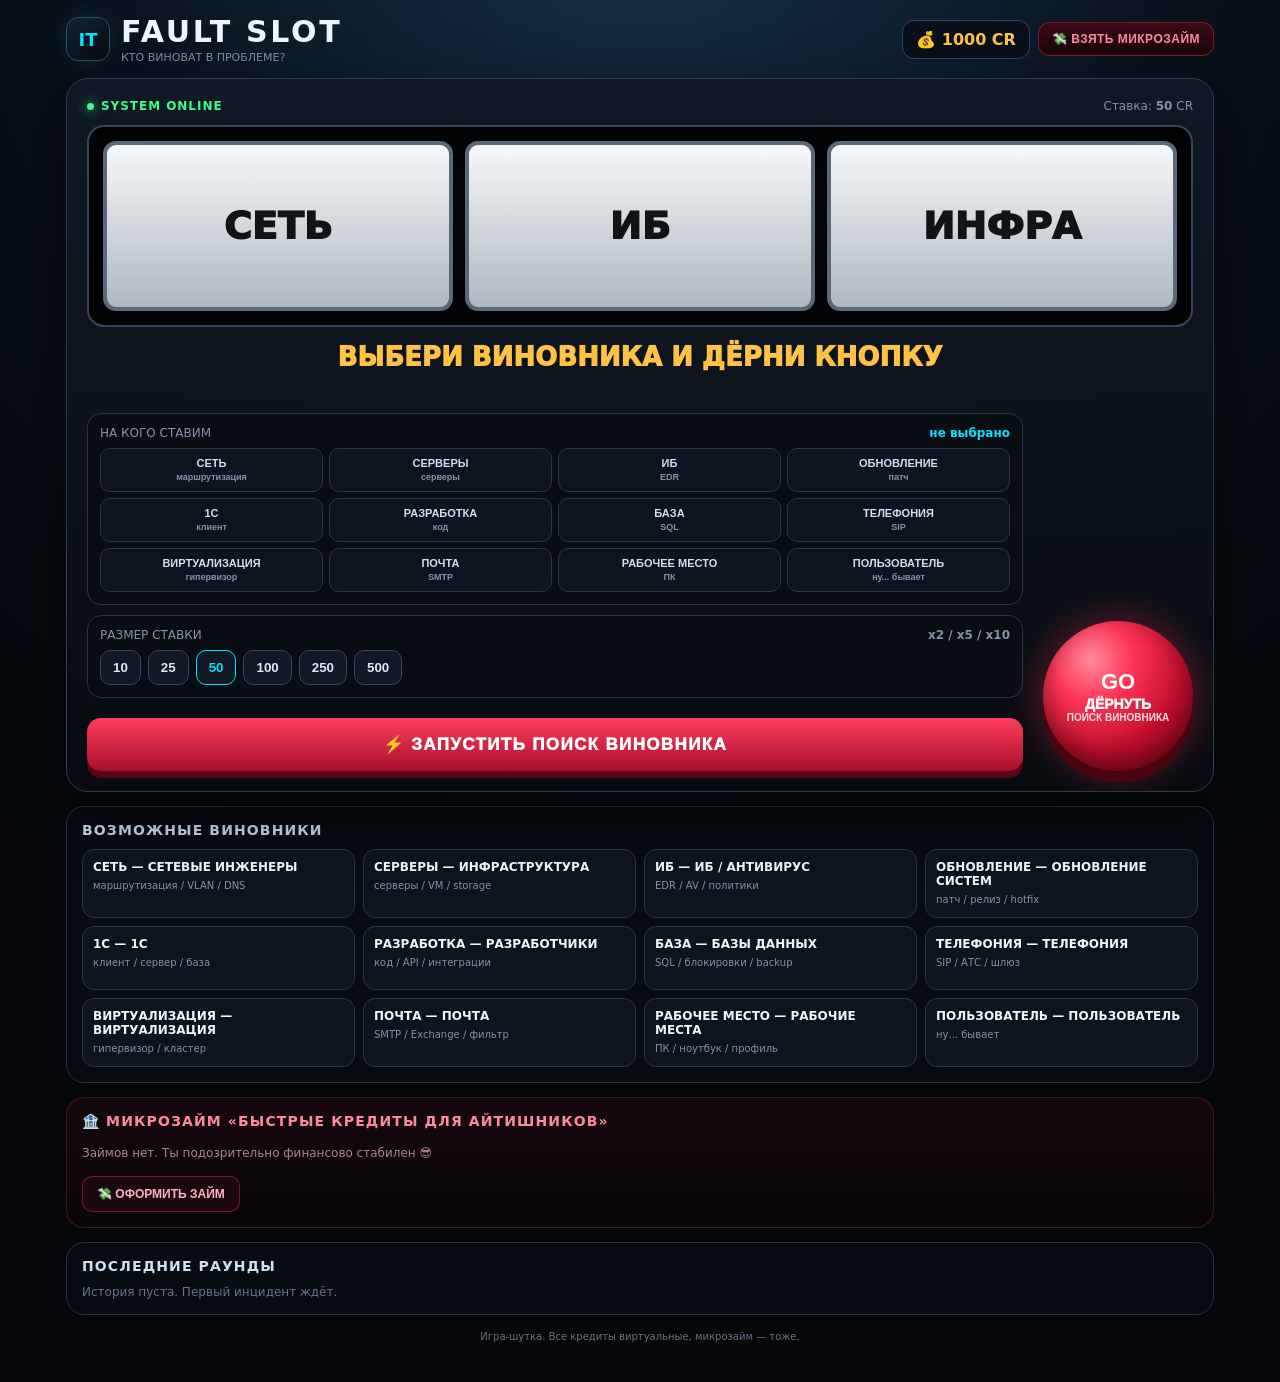
==== IT-SLOT.html @ e755f06e "Add files via upload" ====
<!doctype html>
<html lang="ru">
<head>
<meta charset="utf-8">
<meta name="viewport" content="width=device-width,initial-scale=1,viewport-fit=cover">
<meta name="theme-color" content="#06080d">
<title>IT FAULT SLOT</title>
<style>
:root{--line:#263548;--text:#eef6ff;--muted:#8392a8;--cyan:#00e5ff;--green:#39ff88;--red:#ff3158;--amber:#ffc247}
*{box-sizing:border-box;-webkit-tap-highlight-color:transparent}
html,body{margin:0;min-height:100%;background:radial-gradient(circle at 50% -10%,#17334b 0,#09111b 34%,#05070b 72%);color:var(--text);font-family:Inter,system-ui,-apple-system,Segoe UI,Roboto,Arial,sans-serif}
body{overflow-x:hidden}
.app{width:min(1180px,100%);margin:auto;padding:14px 16px 40px}
.top{display:flex;align-items:center;justify-content:space-between;gap:12px;margin-bottom:14px;flex-wrap:wrap}
.brand{display:flex;align-items:center;gap:11px}
.logo{width:44px;height:44px;border:1px solid #35516a;border-radius:12px;display:grid;place-items:center;background:linear-gradient(145deg,#142331,#070a0f);box-shadow:0 0 24px #00e5ff1c}
.logo b{color:var(--cyan);font-size:18px}
.title{font-weight:900;letter-spacing:.09em;font-size:clamp(18px,4vw,30px)}
.sub{font-size:11px;color:var(--muted);margin-top:2px}
.top-right{display:flex;align-items:center;gap:8px;flex-wrap:wrap}
.credits{padding:9px 13px;border:1px solid #33465d;border-radius:12px;background:#09101a;font-weight:800;color:var(--amber);white-space:nowrap}
.loan-btn{padding:9px 13px;border:1px solid #ff315866;border-radius:12px;background:linear-gradient(180deg,#3a0b18,#1a0509);color:#ff8a9c;font-weight:900;cursor:pointer;letter-spacing:.04em;font-size:12px;white-space:nowrap}
.loan-btn:hover{background:linear-gradient(180deg,#5a0f22,#2a060e);color:#ffb3c0}
.loan-btn:disabled{opacity:.5;cursor:default}
.hero{position:relative;overflow:hidden;border:1px solid #2b3d52;border-radius:22px;background:linear-gradient(180deg,#101925e8,#080c12e8);box-shadow:0 22px 60px #0008;padding:20px}
.status{position:relative;display:flex;justify-content:space-between;gap:12px;align-items:center;color:var(--muted);font-size:12px;margin-bottom:12px}
.live{color:var(--green);font-weight:900;letter-spacing:.08em}
.live:before{content:"";display:inline-block;width:7px;height:7px;border-radius:50%;background:var(--green);box-shadow:0 0 12px var(--green);margin-right:7px;animation:pulse 1s infinite}
@keyframes pulse{50%{opacity:.35;transform:scale(.65)}}
.reels{position:relative;display:grid;grid-template-columns:repeat(3,1fr);gap:12px;background:#020407;padding:14px;border:2px solid #34475e;border-radius:17px;box-shadow:inset 0 0 35px #000}
.reel{height:170px;display:grid;place-items:center;overflow:hidden;border:4px solid #59697a;border-radius:13px;background:linear-gradient(180deg,#f6f8fa,#aeb8c1);color:#101318;position:relative}
.reel span{font-size:clamp(22px,4vw,38px);font-weight:1000;text-align:center;padding:10px;word-break:break-word}
.reel.spin{animation:reelshake .07s linear infinite}
@keyframes reelshake{50%{transform:translateY(5px)}}
.result{position:relative;text-align:center;min-height:56px;margin:14px 0 2px;font-size:clamp(16px,3.6vw,26px);font-weight:1000;color:var(--amber);line-height:1.3}
.result.win{color:var(--green)}
.result .sub2{display:block;font-size:.55em;opacity:.85;margin-top:4px;font-weight:800;color:var(--muted)}
.controls{display:grid;grid-template-columns:1fr auto;gap:20px;align-items:end;margin-top:16px}
.pickbox,.betbox{border:1px solid var(--line);border-radius:14px;background:#080d14;padding:12px;margin-bottom:10px}
.pickhead,.bethead{display:flex;justify-content:space-between;color:var(--muted);font-size:12px;margin-bottom:8px}
.pickhead b{color:var(--cyan)}
.picks{display:grid;grid-template-columns:repeat(4,1fr);gap:6px}
.pick{border:1px solid #26374a;border-radius:10px;padding:8px 6px;background:#0d141e;color:#cfe0f1;font-weight:800;font-size:11px;cursor:pointer;text-align:center;line-height:1.2}
.pick small{display:block;color:var(--muted);font-weight:600;font-size:9px;margin-top:2px}
.pick.active{border-color:var(--red);background:#1a0c12;color:#fff}
.pick:disabled{opacity:.5;cursor:default}
.bets{display:flex;gap:7px;flex-wrap:wrap}
.bet{border:1px solid #34485f;background:#101925;color:#dce8f5;border-radius:10px;padding:9px 12px;font-weight:800;cursor:pointer}
.bet.active{border-color:var(--cyan);color:var(--cyan)}
.bet:disabled{opacity:.55;cursor:default}
.bigbutton{margin-top:10px;width:100%;border:0;border-radius:14px;padding:16px 20px;background:linear-gradient(180deg,#ff3d5d,#a90e2d);color:white;font-weight:1000;letter-spacing:.08em;font-size:17px;box-shadow:0 7px 0 #570616;cursor:pointer}
.bigbutton:active{transform:translateY(5px);box-shadow:0 2px 0 #570616}
.bigbutton:disabled{filter:grayscale(.6);opacity:.65}
.action-area{display:flex;align-items:center;justify-content:center}
.redlever{width:150px;height:150px;border-radius:50%;border:0;padding:0;cursor:pointer;background:radial-gradient(circle at 32% 26%,#ff8a9c 0%,#ff3355 28%,#c00d2c 62%,#7a0718 100%);color:#fff;font-weight:1000;display:flex;flex-direction:column;align-items:center;justify-content:center;text-align:center;line-height:1.15;font-size:14px;box-shadow:0 12px 0 #4a0410,0 0 40px #ff315866,inset 0 -10px 24px #00000066;text-transform:uppercase}
.redlever b{display:block;font-size:22px;margin-bottom:2px}
.redlever small{font-size:10px;opacity:.85;font-weight:800}
.redlever:active,.redlever.pulled{transform:translateY(9px);box-shadow:0 3px 0 #4a0410}
.redlever:disabled{filter:grayscale(.5);cursor:default}
.panel{margin-top:14px;border:1px solid var(--line);border-radius:18px;background:#080d14cc;padding:15px}
.panel h2{font-size:14px;letter-spacing:.08em;margin:0 0 11px;color:#cfe0f1}
.cats{display:grid;grid-template-columns:repeat(4,1fr);gap:8px}
.cat{border:1px solid #26374a;border-radius:12px;padding:10px;background:#0d141e;min-height:64px}
.cat b{display:block;font-size:12px}
.cat small{color:var(--muted);font-size:10px}
.history{display:flex;flex-direction:column;gap:7px}
.row{display:grid;grid-template-columns:1fr auto auto;gap:10px;align-items:center;border:1px solid #1d2a39;border-radius:10px;padding:9px 11px;background:#0b1119;font-size:12px}
.row span{color:var(--muted)}
.tag{color:var(--amber);font-weight:900}
.tag.win{color:var(--green)}
.tag.lose{color:var(--red)}
.footer{color:#647388;text-align:center;font-size:10px;margin-top:16px}
.loan-panel{border-color:#ff315844;background:linear-gradient(180deg,#1a0a10cc,#0a0508cc)}
.loan-panel h2{color:#ff8a9c}
.loan-grid{display:grid;grid-template-columns:repeat(4,1fr);gap:10px;margin-bottom:12px}
.loan-cell{border:1px solid #ff315833;border-radius:12px;padding:10px;background:#0d070acc}
.loan-cell small{display:block;color:#b4808c;font-size:10px;letter-spacing:.06em;margin-bottom:4px;text-transform:uppercase}
.loan-cell b{display:block;font-size:16px;color:#ffb3c0;font-weight:1000}
.loan-cell b.green{color:var(--green)}
.loan-cell b.amber{color:var(--amber)}
.loan-cell b.red{color:var(--red)}
.loan-actions{display:flex;gap:8px;flex-wrap:wrap}
.loan-act{border:1px solid #ff315866;border-radius:10px;padding:10px 14px;background:#1a0a10;color:#ffb3c0;font-weight:900;cursor:pointer;font-size:12px}
.loan-act:disabled{opacity:.5;cursor:default}
.loan-act.ghost{border-color:#33465d;background:#0d141e;color:#a9b8c9}
.loan-empty{color:#b4808c;font-size:12px;padding:6px 0}
@media(max-width:720px){
  .reel{height:125px;border-width:3px}
  .controls{grid-template-columns:1fr}
  .action-area{order:2}
  .redlever{width:130px;height:130px;margin:0 auto}
  .picks{grid-template-columns:repeat(3,1fr)}
  .cats{grid-template-columns:repeat(2,1fr)}
  .row{grid-template-columns:1fr auto}.row .time{display:none}
  .loan-grid{grid-template-columns:repeat(2,1fr)}
}
</style>
</head>
<body>
<div class="app">
  <header class="top">
    <div class="brand">
      <div class="logo"><b>IT</b></div>
      <div><div class="title">FAULT SLOT</div><div class="sub">КТО ВИНОВАТ В ПРОБЛЕМЕ?</div></div>
    </div>
    <div class="top-right">
      <div class="credits">💰 <span id="bank">1000</span> CR</div>
      <button class="loan-btn" id="loanBtn" type="button">💸 ВЗЯТЬ МИКРОЗАЙМ</button>
    </div>
  </header>

  <main class="hero">
    <div class="status"><span class="live">SYSTEM ONLINE</span><span>Ставка: <b id="betLabel">50</b> CR</span></div>

    <div class="reels">
      <div class="reel" id="r1"><span>СЕТЬ</span></div>
      <div class="reel" id="r2"><span>ИБ</span></div>
      <div class="reel" id="r3"><span>ИНФРА</span></div>
    </div>

    <div class="result" id="result">ВЫБЕРИ ВИНОВНИКА И ДЁРНИ КНОПКУ</div>

    <div class="controls">
      <div>
        <div class="pickbox">
          <div class="pickhead"><span>НА КОГО СТАВИМ</span><b id="pickLabel">не выбрано</b></div>
          <div class="picks" id="picks"></div>
        </div>

        <div class="betbox">
          <div class="bethead"><span>РАЗМЕР СТАВКИ</span><b>x2 / x5 / x10</b></div>
          <div class="bets">
            <button class="bet" data-bet="10">10</button>
            <button class="bet" data-bet="25">25</button>
            <button class="bet active" data-bet="50">50</button>
            <button class="bet" data-bet="100">100</button>
            <button class="bet" data-bet="250">250</button>
            <button class="bet" data-bet="500">500</button>
          </div>
        </div>

        <button class="bigbutton" id="spinBtn" type="button">⚡ ЗАПУСТИТЬ ПОИСК ВИНОВНИКА</button>
      </div>

      <div class="action-area">
        <button class="redlever" id="redLever" type="button">
          <b>GO</b>
          <span>ДЁРНУТЬ</span>
          <small>ПОИСК ВИНОВНИКА</small>
        </button>
      </div>
    </div>
  </main>

  <section class="panel">
    <h2>ВОЗМОЖНЫЕ ВИНОВНИКИ</h2>
    <div class="cats" id="cats"></div>
  </section>

  <section class="panel loan-panel">
    <h2>🏦 МИКРОЗАЙМ «БЫСТРЫЕ КРЕДИТЫ ДЛЯ АЙТИШНИКОВ»</h2>
    <div id="loanBody"></div>
  </section>

  <section class="panel">
    <h2>ПОСЛЕДНИЕ РАУНДЫ</h2>
    <div class="history" id="history"></div>
  </section>

  <div class="footer">Игра-шутка. Все кредиты виртуальные, микрозайм — тоже.</div>
</div>

<script>
(function(){
  "use strict";

  // ---------- данные ----------
  var departments = [
    {name:"СЕТЕВЫЕ ИНЖЕНЕРЫ", short:"СЕТЬ",         desc:"маршрутизация / VLAN / DNS"},
    {name:"ИНФРАСТРУКТУРА",   short:"СЕРВЕРЫ",        desc:"серверы / VM / storage"},
    {name:"ИБ / АНТИВИРУС",   short:"ИБ",           desc:"EDR / AV / политики"},
    {name:"ОБНОВЛЕНИЕ СИСТЕМ",short:"ОБНОВЛЕНИЕ",   desc:"патч / релиз / hotfix"},
    {name:"1С",               short:"1С",           desc:"клиент / сервер / база"},
    {name:"РАЗРАБОТЧИКИ",     short:"РАЗРАБОТКА",   desc:"код / API / интеграции"},
    {name:"БАЗЫ ДАННЫХ",      short:"БАЗА",         desc:"SQL / блокировки / backup"},
    {name:"ТЕЛЕФОНИЯ",        short:"ТЕЛЕФОНИЯ",    desc:"SIP / АТС / шлюз"},
    {name:"ВИРТУАЛИЗАЦИЯ",    short:"ВИРТУАЛИЗАЦИЯ",desc:"гипервизор / кластер"},
    {name:"ПОЧТА",            short:"ПОЧТА",        desc:"SMTP / Exchange / фильтр"},
    {name:"РАБОЧИЕ МЕСТА",    short:"РАБОЧЕЕ МЕСТО",desc:"ПК / ноутбук / профиль"},
    {name:"ПОЛЬЗОВАТЕЛЬ",     short:"ПОЛЬЗОВАТЕЛЬ", desc:"ну... бывает"}
  ];

  function $(id){ return document.getElementById(id); }
  function fmt(n){ try{ return Number(n).toLocaleString("ru-RU"); }catch(e){ return String(n); } }
  function sleep(ms){ return new Promise(function(r){ setTimeout(r, ms); }); }
  function randDept(){ return departments[Math.floor(Math.random()*departments.length)]; }
  function setReel(el, d){ el.querySelector("span").textContent = d.short; }

  var bet = 50;
  var spinning = false;
  var selectedDept = null;

  // ---------- состояние ----------
  var bank = 1000;
  try {
    var savedBank = Number(localStorage.getItem("faultBank"));
    if (!isNaN(savedBank) && savedBank > 0) bank = savedBank;
  } catch(e){}
  $("bank").textContent = bank;

  var loan = null;
  try {
    var raw = localStorage.getItem("faultLoan");
    loan = raw ? JSON.parse(raw) : null;
  } catch(e){ loan = null; }

  function persistBank(){ try{ localStorage.setItem("faultBank", bank); }catch(e){} }
  function persistLoan(){
    try{
      if (loan) localStorage.setItem("faultLoan", JSON.stringify(loan));
      else localStorage.removeItem("faultLoan");
    }catch(e){}
  }

  // ---------- отделы ----------
  $("cats").innerHTML = departments.map(function(d){
    return '<div class="cat"><b>' + d.short + ' — ' + d.name + '</b><small>' + d.desc + '</small></div>';
  }).join("");

  // ---------- плитки выбора ----------
  (function renderPicks(){
    var box = $("picks");
    box.innerHTML = "";
    departments.forEach(function(d, i){
      var b = document.createElement("button");
      b.type = "button";
      b.className = "pick";
      b.innerHTML = d.short + '<small>' + d.desc.split(" / ")[0] + '</small>';
      b.addEventListener("click", function(){
        if (spinning) return;
        var all = box.querySelectorAll(".pick");
        for (var k=0;k<all.length;k++) all[k].classList.remove("active");
        b.classList.add("active");
        selectedDept = d;
        $("pickLabel").textContent = d.short;
      });
      box.appendChild(b);
    });
  })();

  // ---------- ставки ----------
  (function(){
    var bets = document.querySelectorAll(".bet");
    for (var i=0;i<bets.length;i++){
      bets[i].addEventListener("click", function(){
        if (spinning) return;
        var all = document.querySelectorAll(".bet");
        for (var k=0;k<all.length;k++) all[k].classList.remove("active");
        this.classList.add("active");
        bet = Number(this.getAttribute("data-bet"));
        $("betLabel").textContent = bet;
      });
    }
  })();

  // ---------- история ----------
  function saveHistory(entry){
    try{
      var old = JSON.parse(localStorage.getItem("faultHistory") || "[]");
      if (!Array.isArray(old)) old = [];
      old.unshift(entry);
      localStorage.setItem("faultHistory", JSON.stringify(old.slice(0,12)));
    }catch(e){}
    renderHistory();
  }
  function renderHistory(){
    var h = [];
    try { h = JSON.parse(localStorage.getItem("faultHistory") || "[]"); } catch(e){ h = []; }
    if (!Array.isArray(h) || !h.length){
      $("history").innerHTML = '<div style="color:#65758a;font-size:12px">История пуста. Первый инцидент ждёт.</div>';
      return;
    }
    var html = "";
    for (var i=0;i<h.length;i++){
      var x = h[i] || {};
      var reels = Array.isArray(x.reels) ? x.reels : (x.dept ? [x.dept] : ["—"]);
      var pick  = x.pick || x.dept || "—";
      var won   = !!x.won;
      var betV  = Number(x.bet) || 0;
      var amtV  = Number(x.amount) || 0;
      var time  = x.time || "";
      html += '<div class="row">'
            +   '<b>' + reels.join(" • ") + '</b>'
            +   '<span class="tag ' + (won ? "win" : "lose") + '">'
            +     (won ? "+" + amtV : "−" + betV) + ' CR</span>'
            +   '<span class="time">ставка: ' + pick + (time ? " • " + time : "") + '</span>'
            + '</div>';
    }
    $("history").innerHTML = html;
  }
  renderHistory();

  // ---------- микрозайм ----------
  var LOAN_AMOUNTS = [500, 1000, 2000, 5000];

  function renderLoan(){
    var box = $("loanBody");
    if (!loan){
      box.innerHTML =
        '<div class="loan-empty">Займов нет. Ты подозрительно финансово стабилен 😎</div>' +
        '<div class="loan-actions" style="margin-top:10px">' +
          '<button class="loan-act" id="takeLoanInline" type="button">💸 ОФОРМИТЬ ЗАЙМ</button>' +
        '</div>';
      var btn = $("takeLoanInline");
      if (btn) btn.addEventListener("click", takeLoan);
      return;
    }

    var years = loan.years;
    var yearsLabel = years > 1000 ? "∞ (пожизненно)" : (years + " лет");
    var rate = loan.rate;
    var mood = "🙂", moodColor = "green", moodText = "Терпимо";
    if (rate >= 60){ mood = "😐"; moodColor = "amber"; moodText = "Грустно"; }
    if (rate >= 75){ mood = "😰"; moodColor = "red";   moodText = "Очень больно"; }
    if (rate >= 85){ mood = "💀"; moodColor = "red";   moodText = "Ты наш навсегда"; }

    box.innerHTML =
      '<div class="loan-grid">' +
        '<div class="loan-cell"><small>Долг</small><b class="red">' + fmt(loan.amount) + ' CR</b></div>' +
        '<div class="loan-cell"><small>Ставка</small><b class="amber">' + rate + '%</b></div>' +
        '<div class="loan-cell"><small>Выплачивать</small><b>' + yearsLabel + '</b></div>' +
        '<div class="loan-cell"><small>Настроение</small><b class="' + moodColor + '">' + mood + ' ' + moodText + '</b></div>' +
      '</div>' +
      '<div class="loan-actions">' +
        '<button class="loan-act" id="repayBtn" type="button"' + (bank < 500 ? ' disabled' : '') + '>💳 ПОГАСИТЬ 500 CR</button>' +
        '<button class="loan-act ghost" id="resetBtn" type="button">🧹 СБРОСИТЬ ВСЁ</button>' +
      '</div>';

    var repay = $("repayBtn");
    if (repay) repay.addEventListener("click", function(){
      if (bank < 500) return;
      bank -= 500;
      $("bank").textContent = bank;
      persistBank();

      var ratio = loan.amount > 0 ? (loan.amount - 500) / loan.amount : 0;
      loan.amount = Math.max(0, loan.amount - 500);
      loan.years  = Math.max(1, Math.round(loan.years * ratio));

      if (loan.amount <= 0){
        loan = null;
        persistLoan();
        $("result").textContent = "🏦 ЗАЙМ ПОГАШЕН. ТЫ СВОБОДЕН!";
      } else {
        persistLoan();
      }
      renderLoan();
    });

    var reset = $("resetBtn");
    if (reset) reset.addEventListener("click", function(){
      loan = null; persistLoan();
      bank = 1000; $("bank").textContent = bank; persistBank();
      renderLoan();
      $("result").textContent = "🧹 ВСЁ ОБНУЛЕНО. НАЧИНАЕМ С ЧИСТОГО ЛИСТА.";
    });
  }

  function takeLoan(){
    if (spinning) return;
    var amount = LOAN_AMOUNTS[Math.floor(Math.random()*LOAN_AMOUNTS.length)];
    var rate = 40 + Math.floor(Math.random()*51); // 40..90
    var years = Math.round((amount/100) * (rate/40) * 3);
    if (years < 1) years = 1;
    if (years > 9999) years = 9999;

    if (loan){
      loan.amount += amount;
      loan.rate = Math.max(loan.rate, rate);
      loan.years = loan.years + years;
    } else {
      loan = { amount: amount, rate: rate, years: years };
    }

    bank += amount;
    $("bank").textContent = bank;
    persistBank(); persistLoan(); renderLoan();

    $("result").innerHTML =
      '💸 ЗАЙМ ОФОРМЛЕН: +' + fmt(amount) + ' CR' +
      '<span class="sub2">Ставка ' + rate + '% • выплачивать примерно ' + years + ' лет</span>';
    burst();
  }

  $("loanBtn").addEventListener("click", takeLoan);
  renderLoan();

  // ---------- эффекты ----------
  function burst(){
    var p = document.createElement("div");
    p.style.cssText = "position:fixed;inset:0;pointer-events:none;z-index:9;overflow:hidden";
    document.body.appendChild(p);
    for (var i=0;i<40;i++){
      var e = document.createElement("i");
      var size = 5 + Math.random()*6;
      e.style.cssText = "position:absolute;width:"+size+"px;height:"+size+"px;border-radius:50%;background:#00e5ff;left:"+(20+Math.random()*60)+"%;top:"+(-10+Math.random()*25)+"%;animation:fall 1.2s ease-out forwards";
      e.style.setProperty("--x", (Math.random()*260-130)+"px");
      e.style.animationDelay = (Math.random()*0.25)+"s";
      p.appendChild(e);
    }
    setTimeout(function(){ p.remove(); }, 1600);
  }

  // стиль для частиц
  var styleEl = document.createElement("style");
  styleEl.textContent = "@keyframes fall{to{transform:translate(var(--x),100vh) rotate(600deg);opacity:0}}";
  document.head.appendChild(styleEl);

  // ---------- спин ----------
  async function spin(){
    if (spinning) return;
    if (!selectedDept){
      $("result").textContent = "СНАЧАЛА ВЫБЕРИ ВИНОВНИКА";
      return;
    }
    if (bank < bet){
      $("result").innerHTML = "НЕДОСТАТОЧНО КРЕДИТОВ<span class='sub2'>Возьми микрозайм 💸 — потом разберёшься</span>";
      return;
    }

    spinning = true;
    $("spinBtn").disabled = true;
    $("redLever").classList.add("pulled");
    $("redLever").disabled = true;
    $("loanBtn").disabled = true;

    var picks = document.querySelectorAll(".pick");
    for (var i=0;i<picks.length;i++) picks[i].disabled = true;
    var betBtns = document.querySelectorAll(".bet");
    for (var j=0;j<betBtns.length;j++) betBtns[j].disabled = true;

    bank -= bet;
    $("bank").textContent = bank;
    persistBank();

    $("result").classList.remove("win");
    $("result").textContent = "АНАЛИЗ ИНЦИДЕНТА...";

    var reels = [$("r1"), $("r2"), $("r3")];
    for (var k=0;k<reels.length;k++) reels[k].classList.add("spin");

    var finalA = randDept(), finalB = randDept(), finalC = randDept();

    var ticker = setInterval(function(){
      for (var t=0;t<reels.length;t++) setReel(reels[t], randDept());
    }, 75);

    await sleep(1150);
    setReel(reels[0], finalA); reels[0].classList.remove("spin");

    await sleep(600);
    setReel(reels[1], finalB); reels[1].classList.remove("spin");

    await sleep(700);
    setReel(reels[2], finalC); reels[2].classList.remove("spin");
    clearInterval(ticker);

    var names = [finalA.name, finalB.name, finalC.name];
    var multiplier = 2;
    if (names[0] === names[1] && names[1] === names[2]) multiplier = 10;
    else if (names[0] === names[1] || names[1] === names[2] || names[0] === names[2]) multiplier = 5;

    var won = names.indexOf(selectedDept.name) !== -1;
    var payout = won ? bet * multiplier : 0;

    if (won){
      bank += payout;
      $("bank").textContent = bank;
      persistBank();
    }

    var reelsText = [finalA.short, finalB.short, finalC.short];

    if (won){
      $("result").innerHTML =
        '🎯 УГАДАЛ! +' + payout + ' CR (x' + multiplier + ')' +
        '<span class="sub2">Выпало: ' + reelsText.join(" • ") + ' • твоя ставка: ' + selectedDept.short + '</span>';
    } else {
      $("result").innerHTML =
        '❌ МИМО. ВИНОВАТ: ' + finalA.short +
        '<span class="sub2">Выпало: ' + reelsText.join(" • ") + ' • ставка сгорела</span>';
    }
    $("result").classList.toggle("win", won);

    saveHistory({
      reels: reelsText,
      pick: selectedDept.short,
      bet: bet,
      won: won,
      amount: payout,
      time: new Date().toLocaleTimeString("ru-RU", {hour:"2-digit",minute:"2-digit",second:"2-digit"})
    });

    if (won) burst();

    await sleep(750);

    $("redLever").classList.remove("pulled");
    $("redLever").disabled = false;
    $("spinBtn").disabled = false;
    $("loanBtn").disabled = false;
    for (var m=0;m<picks.length;m++) picks[m].disabled = false;
    for (var n=0;n<betBtns.length;n++) betBtns[n].disabled = false;
    spinning = false;
  }

  $("spinBtn").addEventListener("click", function(e){ e.preventDefault(); spin(); });
  $("redLever").addEventListener("click", function(e){ e.preventDefault(); spin(); });
  document.addEventListener("keydown", function(e){
    if (e.code === "Space" && !e.repeat){
      var tag = (e.target && e.target.tagName) || "";
      if (tag === "INPUT" || tag === "TEXTAREA") return;
      e.preventDefault();
      spin();
    }
  });

  // сигнал что всё ок
  console.log("[Fault Slot] OK, игра инициализирована");
})();
</script>
</body>
</html>
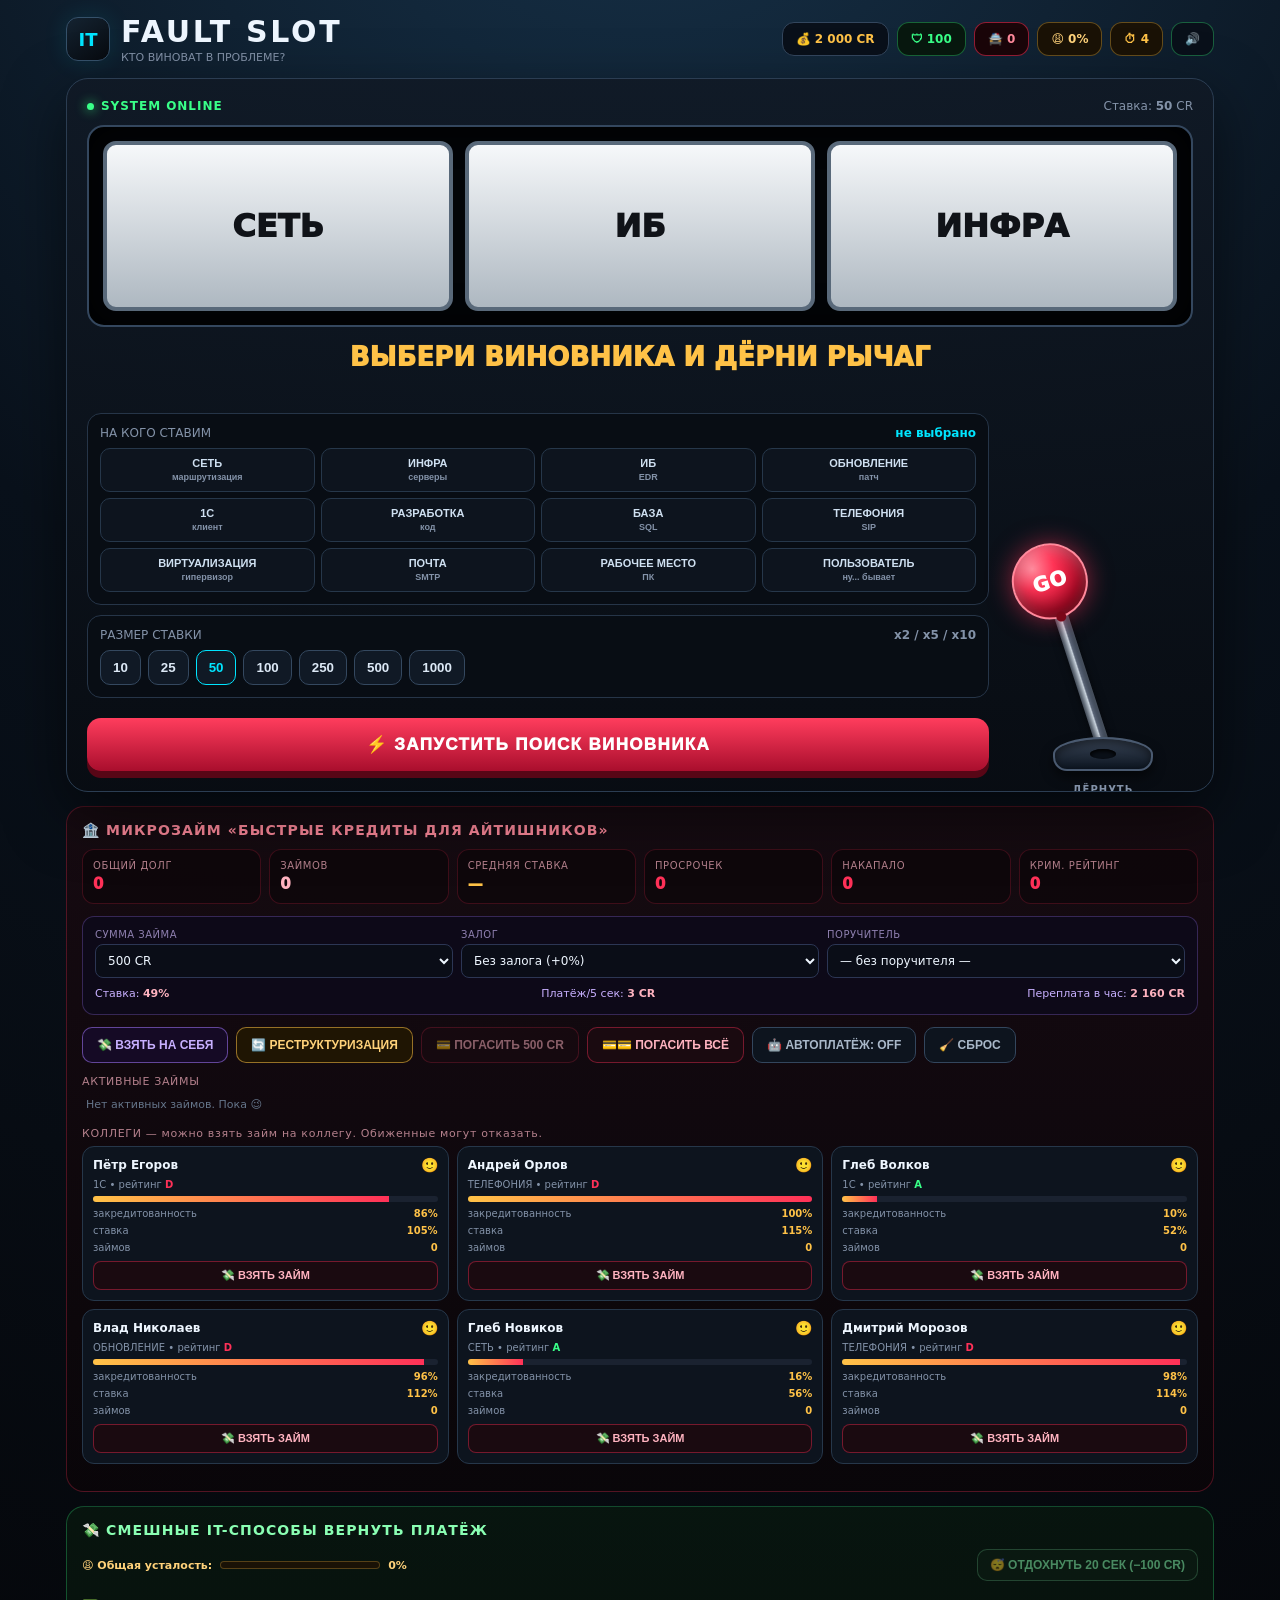
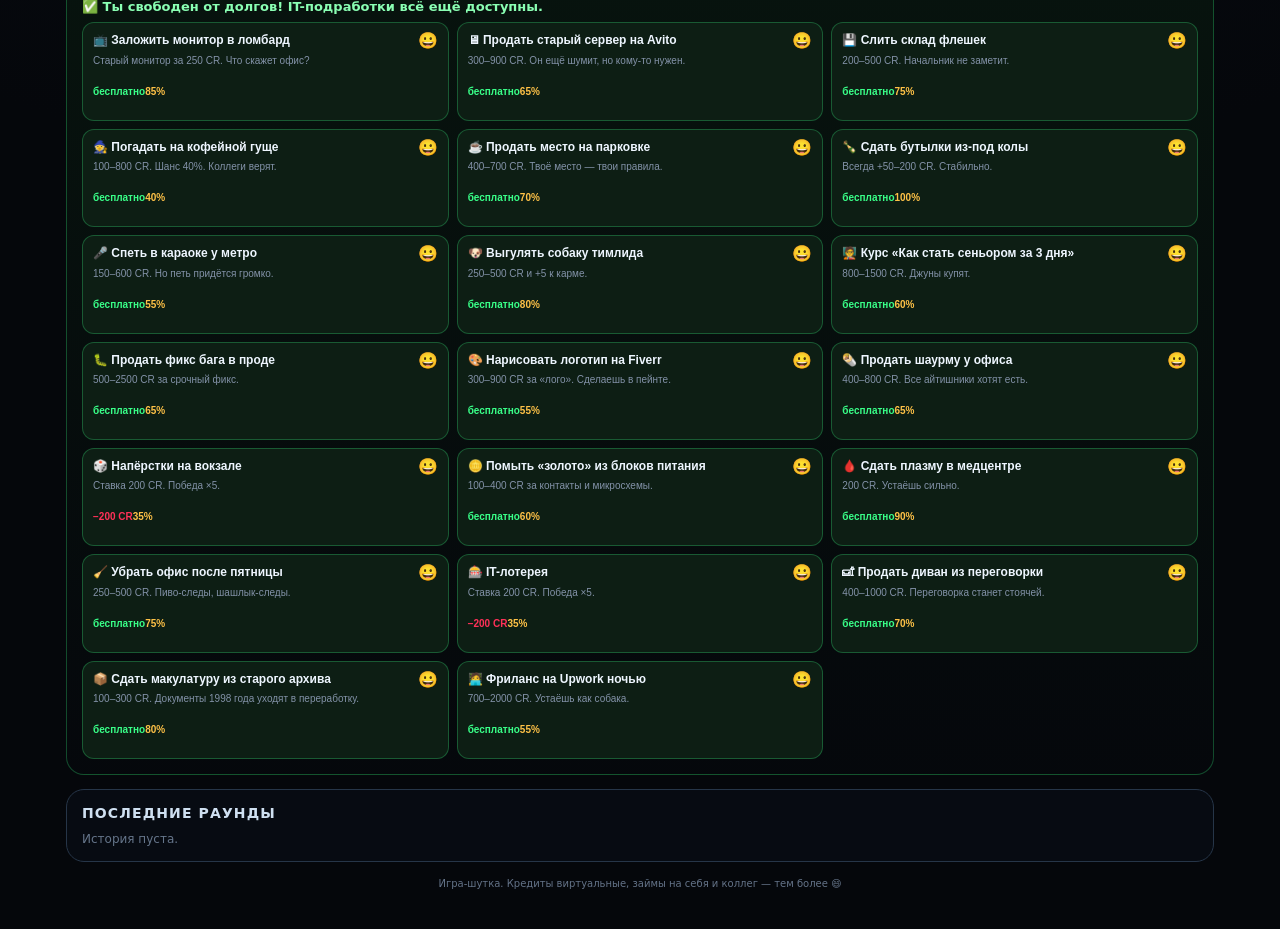
==== commit bf83f97f: "Update IT-SLOT.html" ====
--- a/IT-SLOT.html
+++ b/IT-SLOT.html
@@ -6,7 +6,7 @@
 <meta name="theme-color" content="#06080d">
 <title>IT FAULT SLOT</title>
 <style>
-:root{--line:#263548;--text:#eef6ff;--muted:#8392a8;--cyan:#00e5ff;--green:#39ff88;--red:#ff3158;--amber:#ffc247}
+:root{--line:#263548;--text:#eef6ff;--muted:#8392a8;--cyan:#00e5ff;--green:#39ff88;--red:#ff3158;--amber:#ffc247;--violet:#a678ff}
 *{box-sizing:border-box;-webkit-tap-highlight-color:transparent}
 html,body{margin:0;min-height:100%;background:radial-gradient(circle at 50% -10%,#17334b 0,#09111b 34%,#05070b 72%);color:var(--text);font-family:Inter,system-ui,-apple-system,Segoe UI,Roboto,Arial,sans-serif}
 body{overflow-x:hidden}
@@ -18,10 +18,16 @@
 .title{font-weight:900;letter-spacing:.09em;font-size:clamp(18px,4vw,30px)}
 .sub{font-size:11px;color:var(--muted);margin-top:2px}
 .top-right{display:flex;align-items:center;gap:8px;flex-wrap:wrap}
-.credits{padding:9px 13px;border:1px solid #33465d;border-radius:12px;background:#09101a;font-weight:800;color:var(--amber);white-space:nowrap}
-.loan-btn{padding:9px 13px;border:1px solid #ff315866;border-radius:12px;background:linear-gradient(180deg,#3a0b18,#1a0509);color:#ff8a9c;font-weight:900;cursor:pointer;letter-spacing:.04em;font-size:12px;white-space:nowrap}
-.loan-btn:hover{background:linear-gradient(180deg,#5a0f22,#2a060e);color:#ffb3c0}
-.loan-btn:disabled{opacity:.5;cursor:default}
+.chip{padding:9px 13px;border:1px solid #33465d;border-radius:12px;background:#09101a;font-weight:800;font-size:12px;white-space:nowrap}
+.chip.credits{color:var(--amber)}
+.chip.trust{color:var(--green);border-color:#39ff8855;background:#08180f}
+.chip.crim{color:#ff8a9c;border-color:#ff315888;background:#1a0509}
+.chip.fatigue{color:#ffd27a;border-color:#ffc24755;background:#1a1206}
+.chip.tick{color:var(--amber);border-color:#ffc24755;background:#1a1206}
+.chip.tick.soon{border-color:#ff315888;color:#ff8a9c;animation:tickpulse 0.8s ease-in-out infinite alternate}
+@keyframes tickpulse{to{transform:scale(1.05)}}
+.snd-btn{padding:9px 13px;border:1px solid #33465d;border-radius:12px;background:#09101a;color:#8392a8;font-weight:800;cursor:pointer;font-size:12px}
+.snd-btn.on{color:var(--green);border-color:#39ff8855}
 .hero{position:relative;overflow:hidden;border:1px solid #2b3d52;border-radius:22px;background:linear-gradient(180deg,#101925e8,#080c12e8);box-shadow:0 22px 60px #0008;padding:20px}
 .status{position:relative;display:flex;justify-content:space-between;gap:12px;align-items:center;color:var(--muted);font-size:12px;margin-bottom:12px}
 .live{color:var(--green);font-weight:900;letter-spacing:.08em}
@@ -29,13 +35,16 @@
 @keyframes pulse{50%{opacity:.35;transform:scale(.65)}}
 .reels{position:relative;display:grid;grid-template-columns:repeat(3,1fr);gap:12px;background:#020407;padding:14px;border:2px solid #34475e;border-radius:17px;box-shadow:inset 0 0 35px #000}
 .reel{height:170px;display:grid;place-items:center;overflow:hidden;border:4px solid #59697a;border-radius:13px;background:linear-gradient(180deg,#f6f8fa,#aeb8c1);color:#101318;position:relative}
-.reel span{font-size:clamp(22px,4vw,38px);font-weight:1000;text-align:center;padding:10px;word-break:break-word}
+.reel span{font-size:clamp(20px,3.5vw,32px);font-weight:1000;text-align:center;padding:10px;word-break:break-word}
 .reel.spin{animation:reelshake .07s linear infinite}
+.reel.winpulse{animation:reelwin .5s ease-out}
 @keyframes reelshake{50%{transform:translateY(5px)}}
+@keyframes reelwin{0%{box-shadow:inset 0 0 35px #4b5560,0 0 0 0 #39ff88}100%{box-shadow:inset 0 0 35px #4b5560,0 0 0 24px #39ff8800}}
 .result{position:relative;text-align:center;min-height:56px;margin:14px 0 2px;font-size:clamp(16px,3.6vw,26px);font-weight:1000;color:var(--amber);line-height:1.3}
-.result.win{color:var(--green)}
+.result.win{color:var(--green);animation:win .6s ease-in-out infinite alternate}
+@keyframes win{to{transform:scale(1.03)}}
 .result .sub2{display:block;font-size:.55em;opacity:.85;margin-top:4px;font-weight:800;color:var(--muted)}
-.controls{display:grid;grid-template-columns:1fr auto;gap:20px;align-items:end;margin-top:16px}
+.controls{display:grid;grid-template-columns:1fr 180px;gap:24px;align-items:end;margin-top:16px}
 .pickbox,.betbox{border:1px solid var(--line);border-radius:14px;background:#080d14;padding:12px;margin-bottom:10px}
 .pickhead,.bethead{display:flex;justify-content:space-between;color:var(--muted);font-size:12px;margin-bottom:8px}
 .pickhead b{color:var(--cyan)}
@@ -51,18 +60,19 @@
 .bigbutton{margin-top:10px;width:100%;border:0;border-radius:14px;padding:16px 20px;background:linear-gradient(180deg,#ff3d5d,#a90e2d);color:white;font-weight:1000;letter-spacing:.08em;font-size:17px;box-shadow:0 7px 0 #570616;cursor:pointer}
 .bigbutton:active{transform:translateY(5px);box-shadow:0 2px 0 #570616}
 .bigbutton:disabled{filter:grayscale(.6);opacity:.65}
-.action-area{display:flex;align-items:center;justify-content:center}
-.redlever{width:150px;height:150px;border-radius:50%;border:0;padding:0;cursor:pointer;background:radial-gradient(circle at 32% 26%,#ff8a9c 0%,#ff3355 28%,#c00d2c 62%,#7a0718 100%);color:#fff;font-weight:1000;display:flex;flex-direction:column;align-items:center;justify-content:center;text-align:center;line-height:1.15;font-size:14px;box-shadow:0 12px 0 #4a0410,0 0 40px #ff315866,inset 0 -10px 24px #00000066;text-transform:uppercase}
-.redlever b{display:block;font-size:22px;margin-bottom:2px}
-.redlever small{font-size:10px;opacity:.85;font-weight:800}
-.redlever:active,.redlever.pulled{transform:translateY(9px);box-shadow:0 3px 0 #4a0410}
-.redlever:disabled{filter:grayscale(.5);cursor:default}
+.lever-area{display:flex;align-items:flex-end;justify-content:center;height:260px}
+.lever{position:relative;width:110px;height:250px;cursor:pointer;user-select:none}
+.lever-base{position:absolute;bottom:0;left:5px;width:100px;height:34px;border-radius:50% 50% 14px 14px;background:linear-gradient(180deg,#3a4658,#0d1520);border:2px solid #4a5a70;box-shadow:inset 0 4px 8px #00000088,0 6px 12px #0008}
+.lever-base:after{content:"";position:absolute;left:50%;top:50%;transform:translate(-50%,-50%);width:26px;height:10px;border-radius:50%;background:#0a1018;box-shadow:inset 0 2px 4px #000}
+.lever-stick{position:absolute;left:50%;bottom:26px;width:14px;height:170px;margin-left:-7px;border-radius:8px;background:linear-gradient(90deg,#2c3644,#c8d2dc 45%,#5b6577 55%,#2c3644);box-shadow:0 0 8px #0008,inset 0 0 4px #fff4;transform-origin:bottom center;transform:rotate(-18deg);transition:transform .22s cubic-bezier(.3,.9,.3,1.1)}
+.lever-knob{position:absolute;top:-40px;left:50%;transform:translateX(-50%);width:76px;height:76px;border-radius:50%;background:radial-gradient(circle at 32% 26%,#ff8a9c 0%,#ff3355 30%,#c00d2c 65%,#7a0718 100%);border:2px solid #ff8a9c;box-shadow:0 0 24px #ff315888,inset 0 -10px 20px #00000066,inset 0 6px 14px #ffffff44;display:grid;place-items:center;color:#fff;font-weight:1000;font-size:20px;letter-spacing:.05em}
+.lever-knob:after{content:"";position:absolute;bottom:-6px;left:50%;transform:translateX(-50%);width:10px;height:10px;border-radius:50%;background:#7a0718}
+.lever.pulled .lever-stick{transform:rotate(22deg)}
+.lever.pulled .lever-knob{box-shadow:0 0 40px #ff3158aa,inset 0 -6px 14px #00000088}
+.lever-label{position:absolute;bottom:-24px;left:50%;transform:translateX(-50%);font-size:10px;font-weight:900;color:var(--muted);letter-spacing:.1em;text-transform:uppercase;white-space:nowrap}
+.lever:active:not(.pulled) .lever-stick{transform:rotate(-8deg)}
 .panel{margin-top:14px;border:1px solid var(--line);border-radius:18px;background:#080d14cc;padding:15px}
 .panel h2{font-size:14px;letter-spacing:.08em;margin:0 0 11px;color:#cfe0f1}
-.cats{display:grid;grid-template-columns:repeat(4,1fr);gap:8px}
-.cat{border:1px solid #26374a;border-radius:12px;padding:10px;background:#0d141e;min-height:64px}
-.cat b{display:block;font-size:12px}
-.cat small{color:var(--muted);font-size:10px}
 .history{display:flex;flex-direction:column;gap:7px}
 .row{display:grid;grid-template-columns:1fr auto auto;gap:10px;align-items:center;border:1px solid #1d2a39;border-radius:10px;padding:9px 11px;background:#0b1119;font-size:12px}
 .row span{color:var(--muted)}
@@ -72,27 +82,123 @@
 .footer{color:#647388;text-align:center;font-size:10px;margin-top:16px}
 .loan-panel{border-color:#ff315844;background:linear-gradient(180deg,#1a0a10cc,#0a0508cc)}
 .loan-panel h2{color:#ff8a9c}
-.loan-grid{display:grid;grid-template-columns:repeat(4,1fr);gap:10px;margin-bottom:12px}
+.loan-summary{display:grid;grid-template-columns:repeat(6,1fr);gap:8px;margin-bottom:12px}
 .loan-cell{border:1px solid #ff315833;border-radius:12px;padding:10px;background:#0d070acc}
 .loan-cell small{display:block;color:#b4808c;font-size:10px;letter-spacing:.06em;margin-bottom:4px;text-transform:uppercase}
-.loan-cell b{display:block;font-size:16px;color:#ffb3c0;font-weight:1000}
+.loan-cell b{display:block;font-size:15px;color:#ffb3c0;font-weight:1000}
 .loan-cell b.green{color:var(--green)}
 .loan-cell b.amber{color:var(--amber)}
 .loan-cell b.red{color:var(--red)}
-.loan-actions{display:flex;gap:8px;flex-wrap:wrap}
+.loan-actions{display:flex;gap:8px;flex-wrap:wrap;margin-bottom:12px}
 .loan-act{border:1px solid #ff315866;border-radius:10px;padding:10px 14px;background:#1a0a10;color:#ffb3c0;font-weight:900;cursor:pointer;font-size:12px}
+.loan-act.self{border-color:#a678ff88;background:#150a25;color:#c8b0ff}
 .loan-act:disabled{opacity:.5;cursor:default}
 .loan-act.ghost{border-color:#33465d;background:#0d141e;color:#a9b8c9}
-.loan-empty{color:#b4808c;font-size:12px;padding:6px 0}
+.loan-act.warn{border-color:#ffc24788;background:#1f1503;color:#ffd27a}
+.credit-calc{border:1px solid #a678ff44;border-radius:12px;padding:12px;background:#0d0918;margin-bottom:12px;display:grid;grid-template-columns:1fr;gap:8px}
+.credit-calc .row1{display:grid;grid-template-columns:1fr 1fr 1fr;gap:8px}
+.cc-field{display:flex;flex-direction:column;gap:4px}
+.cc-field label{font-size:10px;color:#8f80b0;text-transform:uppercase;letter-spacing:.05em}
+.cc-field select,.cc-field input{border:1px solid #2c3654;border-radius:8px;background:#0a0d17;color:#eef6ff;padding:8px;font-size:12px;font-family:inherit}
+.cc-field select:focus,.cc-field input:focus{outline:none;border-color:#a678ff}
+.cc-info{font-size:11px;color:#c8b0ff;line-height:1.5;display:flex;justify-content:space-between;flex-wrap:wrap;gap:6px}
+.cc-info b{color:#ffb3c0}
+.active-loans{display:flex;flex-direction:column;gap:6px;margin-bottom:12px}
+.al{border:1px solid #ff315844;border-radius:10px;padding:8px 10px;background:#100509;font-size:11px;display:grid;grid-template-columns:auto 1fr auto auto;gap:8px;align-items:center}
+.al .altag{font-weight:900;color:#ffb3c0;font-size:10px;letter-spacing:.05em}
+.al .alinfo{color:#eef6ff;font-size:11px}
+.al .alinfo small{display:block;color:#b4808c;font-size:10px}
+.al .alstat{text-align:right}
+.al .alstat small{display:block;color:#8f80b0;font-size:9px;text-transform:uppercase}
+.al .alstat b{color:#ffb3c0;font-size:12px}
+.al .albar{height:5px;border-radius:3px;background:#1a2230;overflow:hidden;grid-column:2 / -1}
+.al .albar i{display:block;height:100%;background:linear-gradient(90deg,#ffc247,#ff3158);transition:width .3s}
+.al.late{border-color:#ff3158aa;background:#22070e;animation:latepulse 1s ease-in-out infinite alternate}
+@keyframes latepulse{to{box-shadow:0 0 15px #ff315855}}
+.al.auto{border-color:#39ff8866}
+.self-card{border:1px solid #a678ff55;border-radius:12px;padding:10px;background:#150a25;margin-bottom:12px;display:grid;grid-template-columns:1fr auto auto auto;gap:10px;align-items:center;font-size:12px}
+.self-card .info b{color:#c8b0ff;font-size:14px}
+.self-card .info small{display:block;color:#8f80b0;font-size:10px;margin-top:2px}
+.self-card .stat{text-align:center}
+.self-card .stat small{display:block;color:#8f80b0;font-size:10px;text-transform:uppercase;letter-spacing:.05em;margin-bottom:2px}
+.self-card .stat b{color:#c8b0ff;font-size:14px;font-weight:1000}
+.colleagues{display:grid;grid-template-columns:repeat(3,1fr);gap:8px}
+.colleague{border:1px solid #26374a;border-radius:12px;padding:10px;background:#0d141e;font-size:12px;display:flex;flex-direction:column;gap:6px}
+.colleague.angry{border-color:#ff315866;background:#1a0c12}
+.colleague.hostile{border-color:#ff3158aa;background:#22070e;box-shadow:inset 0 0 12px #ff315822}
+.colleague .cname{font-weight:900;color:#eef6ff;display:flex;justify-content:space-between;align-items:center;gap:6px}
+.colleague .mood{font-size:14px}
+.colleague .cdept{color:var(--muted);font-size:10px}
+.colleague .bar{height:6px;border-radius:3px;background:#1a2230;overflow:hidden}
+.colleague .bar i{display:block;height:100%;background:linear-gradient(90deg,#ffc247,#ff3158);transition:width .3s}
+.colleague .bar.grudge i{background:linear-gradient(90deg,#ff3158,#7a0718)}
+.colleague .meta{display:flex;justify-content:space-between;font-size:10px;color:var(--muted)}
+.colleague .meta b{color:var(--amber);font-weight:900}
+.colleague .meta.grudge b{color:var(--red)}
+.rating{font-weight:900;font-size:10px;letter-spacing:.05em}
+.rating.a{color:var(--green)}
+.rating.b{color:var(--cyan)}
+.rating.c{color:var(--amber)}
+.rating.d{color:var(--red)}
+.loan-btn-sm{border:1px solid #ff315866;border-radius:8px;padding:7px 10px;background:#1a0a10;color:#ffb3c0;font-weight:900;cursor:pointer;font-size:11px;margin-top:2px}
+.loan-btn-sm:hover{background:#2a0f1a;color:#fff}
+.loan-btn-sm:disabled{opacity:.5;cursor:default}
+.loan-btn-sm.fix{border-color:#39ff8866;background:#0d1a12;color:#8affb3}
+.events{margin-top:12px;display:flex;flex-direction:column;gap:6px;max-height:280px;overflow-y:auto}
+.ev{border:1px solid #1d2a39;border-radius:10px;padding:8px 11px;background:#0b1119;font-size:12px;display:flex;gap:10px;align-items:center;animation:evin .35s ease-out}
+@keyframes evin{from{opacity:0;transform:translateY(-6px)}to{opacity:1;transform:none}}
+.ev .evtime{color:#556074;font-size:10px;white-space:nowrap;font-weight:800;letter-spacing:.04em}
+.ev .evtag{font-weight:900;color:var(--amber);white-space:nowrap}
+.ev .evtag.bad{color:var(--red)}
+.ev .evtag.good{color:var(--green)}
+.ev .evtext{color:#cfe0f1}
+.cash-panel{border-color:#39ff8844;background:linear-gradient(180deg,#08180fcc,#05080ccc)}
+.cash-panel h2{color:#8affb3}
+.cash-panel.urgent h2{color:#ff8a9c}
+.cash-panel.urgent{border-color:#ff315888;box-shadow:inset 0 0 30px #ff315815;animation:cashpulse 1.6s ease-in-out infinite alternate}
+@keyframes cashpulse{to{box-shadow:inset 0 0 50px #ff315830}}
+.cash-empty{color:#8affb3;font-size:13px;padding:8px 0;font-weight:800}
+.cash-header{display:flex;justify-content:space-between;align-items:center;gap:10px;flex-wrap:wrap;margin-bottom:10px}
+.fatigue-bar{display:flex;align-items:center;gap:8px;font-size:11px;color:#ffd27a;font-weight:900}
+.fatigue-bar .fb{width:160px;height:8px;border-radius:4px;background:#1a1206;border:1px solid #ffc24744;overflow:hidden}
+.fatigue-bar .fb i{display:block;height:100%;background:linear-gradient(90deg,#ffc247,#ff3158);transition:width .3s}
+.rest-btn{border:1px solid #8affb366;border-radius:10px;padding:8px 12px;background:#0d1e14;color:#8affb3;font-weight:900;cursor:pointer;font-size:12px}
+.rest-btn:hover:not(:disabled){background:#0f2619;color:#fff}
+.rest-btn:disabled{opacity:.5;cursor:default}
+.rest-note{margin-top:8px;padding:8px 12px;border:1px dashed #8affb366;border-radius:10px;background:#0d1e1488;color:#8affb3;font-size:12px;font-weight:800;text-align:center;animation:restpulse 1s ease-in-out infinite alternate}
+@keyframes restpulse{to{background:#132a1c}}
+.cash-grid{display:grid;grid-template-columns:repeat(3,1fr);gap:8px}
+.cash-btn{border:1px solid #39ff8844;border-radius:12px;padding:10px;background:#0d1e14;color:#eef6ff;font-size:11px;display:flex;flex-direction:column;gap:6px;text-align:left;cursor:pointer;transition:.15s;position:relative}
+.cash-btn:hover:not(:disabled){border-color:#39ff88;background:#0f2619}
+.cash-btn:disabled{opacity:.45;cursor:default}
+.cash-btn.tired{filter:grayscale(.5) brightness(.8)}
+.cash-btn .cb-name{font-weight:900;font-size:12px;line-height:1.2;padding-right:24px}
+.cash-btn .cb-mood{position:absolute;top:8px;right:10px;font-size:16px}
+.cash-btn .cb-desc{color:var(--muted);font-size:10px;line-height:1.3;min-height:26px}
+.cash-btn .cb-foot{display:flex;justify-content:space-between;align-items:center;font-size:10px;font-weight:900}
+.cash-btn .cb-cost{color:var(--red)}
+.cash-btn .cb-cost.free{color:var(--green)}
+.cash-btn .cb-chance{color:var(--amber)}
+.cash-btn.cd{filter:grayscale(.5);opacity:.55}
+.cash-btn .cb-cd{color:var(--red);font-weight:900;font-size:11px}
+.cash-btn .fat-bar{height:5px;border-radius:3px;background:#1a1206;overflow:hidden;margin-top:2px}
+.cash-btn .fat-bar i{display:block;height:100%;background:linear-gradient(90deg,#ffc247,#ff3158);transition:width .3s}
+.float{position:fixed;pointer-events:none;font-weight:1000;font-size:20px;z-index:60;animation:floatup 1.1s ease-out forwards;text-shadow:0 2px 8px #000}
+@keyframes floatup{0%{opacity:0;transform:translateY(0) scale(.9)}20%{opacity:1;transform:translateY(-8px) scale(1.05)}100%{opacity:0;transform:translateY(-60px) scale(1)}}
+.float.good{color:var(--green)}
+.float.bad{color:var(--red)}
 @media(max-width:720px){
   .reel{height:125px;border-width:3px}
   .controls{grid-template-columns:1fr}
-  .action-area{order:2}
-  .redlever{width:130px;height:130px;margin:0 auto}
+  .lever-area{order:2;height:230px}
   .picks{grid-template-columns:repeat(3,1fr)}
-  .cats{grid-template-columns:repeat(2,1fr)}
   .row{grid-template-columns:1fr auto}.row .time{display:none}
-  .loan-grid{grid-template-columns:repeat(2,1fr)}
+  .loan-summary{grid-template-columns:repeat(2,1fr)}
+  .self-card{grid-template-columns:1fr auto auto}
+  .cash-grid{grid-template-columns:repeat(2,1fr)}
+  .colleagues{grid-template-columns:repeat(2,1fr)}
+  .credit-calc .row1{grid-template-columns:1fr}
+  .al{grid-template-columns:auto 1fr auto auto}
 }
 </style>
 </head>
@@ -104,8 +210,12 @@
       <div><div class="title">FAULT SLOT</div><div class="sub">КТО ВИНОВАТ В ПРОБЛЕМЕ?</div></div>
     </div>
     <div class="top-right">
-      <div class="credits">💰 <span id="bank">1000</span> CR</div>
-      <button class="loan-btn" id="loanBtn" type="button">💸 ВЗЯТЬ МИКРОЗАЙМ</button>
+      <div class="chip credits">💰 <span id="bank">2000</span> CR</div>
+      <div class="chip trust">🛡 <span id="trustVal">100</span></div>
+      <div class="chip crim">🚔 <span id="crimVal">0</span></div>
+      <div class="chip fatigue">😩 <span id="fatVal">0</span>%</div>
+      <div class="chip tick" id="tickBox">⏱ <span id="tickSec">5</span></div>
+      <button class="snd-btn on" id="sndBtn" type="button">🔊</button>
     </div>
   </header>
 
@@ -118,7 +228,7 @@
       <div class="reel" id="r3"><span>ИНФРА</span></div>
     </div>
 
-    <div class="result" id="result">ВЫБЕРИ ВИНОВНИКА И ДЁРНИ КНОПКУ</div>
+    <div class="result" id="result">ВЫБЕРИ ВИНОВНИКА И ДЁРНИ РЫЧАГ</div>
 
     <div class="controls">
       <div>
@@ -136,30 +246,104 @@
             <button class="bet" data-bet="100">100</button>
             <button class="bet" data-bet="250">250</button>
             <button class="bet" data-bet="500">500</button>
+            <button class="bet" data-bet="1000">1000</button>
           </div>
         </div>
 
         <button class="bigbutton" id="spinBtn" type="button">⚡ ЗАПУСТИТЬ ПОИСК ВИНОВНИКА</button>
       </div>
 
-      <div class="action-area">
-        <button class="redlever" id="redLever" type="button">
-          <b>GO</b>
-          <span>ДЁРНУТЬ</span>
-          <small>ПОИСК ВИНОВНИКА</small>
-        </button>
+      <div class="lever-area">
+        <div class="lever" id="lever" role="button" aria-label="Дёрнуть рычаг">
+          <div class="lever-stick"><div class="lever-knob">GO</div></div>
+          <div class="lever-base"></div>
+          <div class="lever-label">ДЁРНУТЬ</div>
+        </div>
       </div>
     </div>
   </main>
 
-  <section class="panel">
-    <h2>ВОЗМОЖНЫЕ ВИНОВНИКИ</h2>
-    <div class="cats" id="cats"></div>
-  </section>
-
   <section class="panel loan-panel">
     <h2>🏦 МИКРОЗАЙМ «БЫСТРЫЕ КРЕДИТЫ ДЛЯ АЙТИШНИКОВ»</h2>
-    <div id="loanBody"></div>
+
+    <div class="loan-summary">
+      <div class="loan-cell"><small>Общий долг</small><b class="red" id="loanTotal">0</b></div>
+      <div class="loan-cell"><small>Займов</small><b id="loanCount">0</b></div>
+      <div class="loan-cell"><small>Средняя ставка</small><b class="amber" id="loanAvg">—</b></div>
+      <div class="loan-cell"><small>Просрочек</small><b class="red" id="lateCount">0</b></div>
+      <div class="loan-cell"><small>Накапало</small><b class="red" id="accruedVal">0</b></div>
+      <div class="loan-cell"><small>Крим. рейтинг</small><b class="red" id="crimCell">0</b></div>
+    </div>
+
+    <div class="credit-calc">
+      <div class="row1">
+        <div class="cc-field">
+          <label>Сумма займа</label>
+          <select id="ccAmount">
+            <option value="500">500 CR</option>
+            <option value="1000">1000 CR</option>
+            <option value="1500">1500 CR</option>
+            <option value="2000">2000 CR</option>
+            <option value="2500">2500 CR</option>
+            <option value="5000">5000 CR</option>
+          </select>
+        </div>
+        <div class="cc-field">
+          <label>Залог</label>
+          <select id="ccCollateral">
+            <option value="none">Без залога (+0%)</option>
+            <option value="phone">Телефон (−5%)</option>
+            <option value="laptop">Ноутбук (−10%)</option>
+            <option value="car">Машина (−20%)</option>
+            <option value="flat">Квартира (−35%)</option>
+            <option value="cat">Кошка (−2% и +1 к карме)</option>
+          </select>
+        </div>
+        <div class="cc-field">
+          <label>Поручитель</label>
+          <select id="ccGuarantor"><option value="">— без поручителя —</option></select>
+        </div>
+      </div>
+      <div class="cc-info">
+        <span>Ставка: <b id="ccRate">45%</b></span>
+        <span>Платёж/5 сек: <b id="ccPay5">—</b></span>
+        <span>Переплата в час: <b id="ccOverHour">—</b></span>
+      </div>
+    </div>
+
+    <div class="loan-actions">
+      <button class="loan-act self" id="selfLoanBtn" type="button">💸 ВЗЯТЬ НА СЕБЯ</button>
+      <button class="loan-act warn" id="restructBtn" type="button">🔄 РЕСТРУКТУРИЗАЦИЯ</button>
+      <button class="loan-act" id="repayBtn" type="button">💳 ПОГАСИТЬ 500 CR</button>
+      <button class="loan-act" id="repayAllBtn" type="button">💳💳 ПОГАСИТЬ ВСЁ</button>
+      <button class="loan-act ghost" id="autoPayBtn" type="button">🤖 АВТОПЛАТЁЖ: OFF</button>
+      <button class="loan-act ghost" id="resetBtn" type="button">🧹 СБРОС</button>
+    </div>
+
+    <div style="color:#b4808c;font-size:11px;margin-bottom:6px;letter-spacing:.06em">АКТИВНЫЕ ЗАЙМЫ</div>
+    <div class="active-loans" id="activeLoans"></div>
+
+    <div id="selfCardWrap"></div>
+
+    <div style="color:#b4808c;font-size:11px;margin-bottom:6px;letter-spacing:.06em">
+      КОЛЛЕГИ — можно взять займ на коллегу. Обиженные могут отказать.
+    </div>
+    <div class="colleagues" id="colleagues"></div>
+
+    <div class="events" id="events"></div>
+  </section>
+
+  <section class="panel cash-panel" id="cashPanel">
+    <h2>💸 СМЕШНЫЕ IT-СПОСОБЫ ВЕРНУТЬ ПЛАТЁЖ</h2>
+    <div class="cash-header">
+      <div class="fatigue-bar">
+        😩 Общая усталость: <span class="fb"><i id="fatBar" style="width:0%"></i></span>
+        <span id="fatText">0%</span>
+      </div>
+      <button class="rest-btn" id="restBtn" type="button">😴 ОТДОХНУТЬ 20 СЕК (−100 CR)</button>
+    </div>
+    <div id="restNote"></div>
+    <div id="cashBody"></div>
   </section>
 
   <section class="panel">
@@ -167,17 +351,16 @@
     <div class="history" id="history"></div>
   </section>
 
-  <div class="footer">Игра-шутка. Все кредиты виртуальные, микрозайм — тоже.</div>
+  <div class="footer">Игра-шутка. Кредиты виртуальные, займы на себя и коллег — тем более 😄</div>
 </div>
 
 <script>
 (function(){
   "use strict";
 
-  // ---------- данные ----------
   var departments = [
     {name:"СЕТЕВЫЕ ИНЖЕНЕРЫ", short:"СЕТЬ",         desc:"маршрутизация / VLAN / DNS"},
-    {name:"ИНФРАСТРУКТУРА",   short:"СЕРВЕРЫ",        desc:"серверы / VM / storage"},
+    {name:"ИНФРАСТРУКТУРА",   short:"ИНФРА",        desc:"серверы / VM / storage"},
     {name:"ИБ / АНТИВИРУС",   short:"ИБ",           desc:"EDR / AV / политики"},
     {name:"ОБНОВЛЕНИЕ СИСТЕМ",short:"ОБНОВЛЕНИЕ",   desc:"патч / релиз / hotfix"},
     {name:"1С",               short:"1С",           desc:"клиент / сервер / база"},
@@ -189,66 +372,169 @@
     {name:"РАБОЧИЕ МЕСТА",    short:"РАБОЧЕЕ МЕСТО",desc:"ПК / ноутбук / профиль"},
     {name:"ПОЛЬЗОВАТЕЛЬ",     short:"ПОЛЬЗОВАТЕЛЬ", desc:"ну... бывает"}
   ];
+  var firstNames = ["Иван","Пётр","Алексей","Дмитрий","Сергей","Андрей","Никита","Олег","Максим","Егор","Артём","Влад","Кирилл","Роман","Игорь","Денис","Павел","Глеб","Стас","Тимур"];
+  var lastNames  = ["Петров","Сидоров","Кузнецов","Смирнов","Попов","Волков","Морозов","Новиков","Фёдоров","Егоров","Павлов","Козлов","Степанов","Николаев","Орлов","Андреев","Макаров","Никитин","Захаров","Белов"];
+
+  var bet = 50, spinning = false, selectedDept = null, soundOn = true;
+  var bank = 2000, trust = 100;
+  var crimRating = 0;
+  var fatigue = 0; // общая усталость 0..100
+  var fatigueByMethod = {}; // id -> 0..100
+  var resting = false; var restLeft = 0;
+  var colleagues = [];
+  var me = { name:"ТЫ", debtScore:5, loans:[] };
+  var accruedTotal = 0, tickLeft = 5;
+  var autoPay = false;
+  var restructureUsed = 0;
+  var cashCd = {};
+
+  var SPIN_FEE = 30;
+  var REST_COST = 100;
+  var REST_SECONDS = 20;
 
   function $(id){ return document.getElementById(id); }
-  function fmt(n){ try{ return Number(n).toLocaleString("ru-RU"); }catch(e){ return String(n); } }
+  function fmt(n){ try{ return Number(Math.round(n)).toLocaleString("ru-RU"); }catch(e){ return String(n); } }
   function sleep(ms){ return new Promise(function(r){ setTimeout(r, ms); }); }
   function randDept(){ return departments[Math.floor(Math.random()*departments.length)]; }
   function setReel(el, d){ el.querySelector("span").textContent = d.short; }
-
-  var bet = 50;
-  var spinning = false;
-  var selectedDept = null;
-
-  // ---------- состояние ----------
-  var bank = 1000;
-  try {
-    var savedBank = Number(localStorage.getItem("faultBank"));
-    if (!isNaN(savedBank) && savedBank > 0) bank = savedBank;
-  } catch(e){}
-  $("bank").textContent = bank;
-
-  var loan = null;
-  try {
-    var raw = localStorage.getItem("faultLoan");
-    loan = raw ? JSON.parse(raw) : null;
-  } catch(e){ loan = null; }
-
-  function persistBank(){ try{ localStorage.setItem("faultBank", bank); }catch(e){} }
-  function persistLoan(){
+  function rnd(a,b){ return a + Math.random()*(b-a); }
+  function rndInt(a,b){ return Math.floor(rnd(a,b+1)); }
+  function pick(arr){ return arr[Math.floor(Math.random()*arr.length)]; }
+
+  function save(){
     try{
-      if (loan) localStorage.setItem("faultLoan", JSON.stringify(loan));
-      else localStorage.removeItem("faultLoan");
+      localStorage.setItem("faultState", JSON.stringify({
+        bank:bank, trust:trust, crim:crimRating,
+        fatigue:fatigue, fatigueByMethod:fatigueByMethod,
+        colleagues:colleagues, me:me, accrued:accruedTotal,
+        autoPay:autoPay, cashCd:cashCd, restructureUsed:restructureUsed
+      }));
     }catch(e){}
   }
-
-  // ---------- отделы ----------
-  $("cats").innerHTML = departments.map(function(d){
-    return '<div class="cat"><b>' + d.short + ' — ' + d.name + '</b><small>' + d.desc + '</small></div>';
-  }).join("");
-
-  // ---------- плитки выбора ----------
-  (function renderPicks(){
-    var box = $("picks");
-    box.innerHTML = "";
-    departments.forEach(function(d, i){
+  function load(){
+    try{
+      var raw = localStorage.getItem("faultState");
+      if (!raw) return;
+      var s = JSON.parse(raw);
+      if (!s || typeof s !== "object") return;
+      if (typeof s.bank === "number" && s.bank >= 0) bank = s.bank;
+      if (typeof s.trust === "number" && s.trust >= 0) trust = s.trust;
+      if (typeof s.crim === "number" && s.crim >= 0) crimRating = s.crim;
+      if (typeof s.fatigue === "number" && s.fatigue >= 0) fatigue = s.fatigue;
+      if (s.fatigueByMethod && typeof s.fatigueByMethod === "object") fatigueByMethod = s.fatigueByMethod;
+      if (Array.isArray(s.colleagues) && s.colleagues.length) colleagues = s.colleagues;
+      if (s.me && Array.isArray(s.me.loans)){
+        me = s.me;
+        if (typeof me.debtScore !== "number") me.debtScore = 5;
+        me.name = "ТЫ";
+      }
+      if (typeof s.accrued === "number") accruedTotal = s.accrued;
+      if (typeof s.autoPay === "boolean") autoPay = s.autoPay;
+      if (s.cashCd && typeof s.cashCd === "object") cashCd = s.cashCd;
+      if (typeof s.restructureUsed === "number") restructureUsed = s.restructureUsed;
+    }catch(e){}
+  }
+
+  function makeColleague(){
+    var d = pick(departments);
+    return {
+      id:"c_" + Math.random().toString(36).slice(2,9),
+      name: pick(firstNames) + " " + pick(lastNames),
+      dept: d.short, deptFull: d.name,
+      debtScore: rndInt(0, 100),
+      grudge: 0,
+      loans: []
+    };
+  }
+  function ensureColleagues(){
+    if (!colleagues.length){ for (var i=0;i<6;i++) colleagues.push(makeColleague()); }
+    colleagues.forEach(function(c){ if (typeof c.grudge !== "number") c.grudge = 0; });
+  }
+  function ratingFor(s){
+    if (s < 25) return {l:"A", cls:"a"};
+    if (s < 50) return {l:"B", cls:"b"};
+    if (s < 75) return {l:"C", cls:"c"};
+    return {l:"D", cls:"d"};
+  }
+  function moodFor(g){
+    if (g >= 80) return "🤬";
+    if (g >= 60) return "😠";
+    if (g >= 40) return "😒";
+    if (g >= 20) return "😐";
+    if (g > 0)   return "🙁";
+    return "🙂";
+  }
+  function fatigueMood(f){
+    if (f >= 90) return "🤯";
+    if (f >= 60) return "😩";
+    if (f >= 30) return "😐";
+    return "😀";
+  }
+
+  var audioCtx = null;
+  function ac(){
+    if (!soundOn) return null;
+    try{
+      if (!audioCtx) audioCtx = new (window.AudioContext || window.webkitAudioContext)();
+      if (audioCtx.state === "suspended") audioCtx.resume();
+      return audioCtx;
+    }catch(e){ return null; }
+  }
+  function tone(f, d, t, g){
+    var ctx = ac(); if (!ctx) return;
+    try{
+      var o = ctx.createOscillator(), gn = ctx.createGain();
+      o.type = t || "sine"; o.frequency.value = f;
+      gn.gain.value = g != null ? g : 0.08;
+      o.connect(gn); gn.connect(ctx.destination);
+      var now = ctx.currentTime;
+      gn.gain.setValueAtTime(gn.gain.value, now);
+      gn.gain.exponentialRampToValueAtTime(0.0001, now + d);
+      o.start(now); o.stop(now + d + 0.02);
+    }catch(e){}
+  }
+  function sndClick(){ tone(700, 0.05, "square", 0.03); }
+  function sndTick(){ tone(rnd(500,900), 0.03, "square", 0.02); }
+  function sndStop(){ tone(300, 0.12, "triangle", 0.08); setTimeout(function(){ tone(220, 0.15, "sine", 0.06); }, 60); }
+  function sndWin(){ [523,659,784,1047].forEach(function(f,i){ setTimeout(function(){ tone(f, 0.18, "triangle", 0.09); }, i*90); }); }
+  function sndLose(){ tone(180, 0.25, "sawtooth", 0.06); setTimeout(function(){ tone(120, 0.35, "sawtooth", 0.05); }, 120); }
+  function sndCash(){ [800,1000,1200,1500].forEach(function(f,i){ setTimeout(function(){ tone(f, 0.08, "square", 0.05); }, i*50); }); }
+  function sndAlarm(){ [880,660,880,660].forEach(function(f,i){ setTimeout(function(){ tone(f, 0.15, "sawtooth", 0.06); }, i*120); }); }
+  function sndAccrue(){ tone(220, 0.2, "sine", 0.05); }
+  function sndYawn(){ tone(180, 0.35, "sine", 0.05); setTimeout(function(){ tone(150, 0.45, "sine", 0.04); }, 200); }
+
+  function floatNum(text, color, x, y){
+    var el = document.createElement("div");
+    el.className = "float " + (color === "good" ? "good" : "bad");
+    el.textContent = text;
+    el.style.left = (x || (window.innerWidth/2 - 30)) + "px";
+    el.style.top  = (y || (window.innerHeight/2)) + "px";
+    document.body.appendChild(el);
+    setTimeout(function(){ el.remove(); }, 1200);
+  }
+  function floatAtEl(text, color, el){
+    if (!el) return floatNum(text, color);
+    var r = el.getBoundingClientRect();
+    floatNum(text, color, r.left + r.width/2 - 20, r.top + r.height/2 - 10);
+  }
+
+  (function(){
+    var box = $("picks"); box.innerHTML = "";
+    departments.forEach(function(d){
       var b = document.createElement("button");
-      b.type = "button";
-      b.className = "pick";
+      b.type = "button"; b.className = "pick";
       b.innerHTML = d.short + '<small>' + d.desc.split(" / ")[0] + '</small>';
       b.addEventListener("click", function(){
         if (spinning) return;
         var all = box.querySelectorAll(".pick");
         for (var k=0;k<all.length;k++) all[k].classList.remove("active");
         b.classList.add("active");
-        selectedDept = d;
-        $("pickLabel").textContent = d.short;
+        selectedDept = d; $("pickLabel").textContent = d.short;
+        sndClick();
       });
       box.appendChild(b);
     });
   })();
-
-  // ---------- ставки ----------
   (function(){
     var bets = document.querySelectorAll(".bet");
     for (var i=0;i<bets.length;i++){
@@ -259,11 +545,11 @@
         this.classList.add("active");
         bet = Number(this.getAttribute("data-bet"));
         $("betLabel").textContent = bet;
+        sndClick();
       });
     }
   })();
 
-  // ---------- история ----------
   function saveHistory(entry){
     try{
       var old = JSON.parse(localStorage.getItem("faultHistory") || "[]");
@@ -275,173 +561,718 @@
   }
   function renderHistory(){
     var h = [];
-    try { h = JSON.parse(localStorage.getItem("faultHistory") || "[]"); } catch(e){ h = []; }
+    try{ h = JSON.parse(localStorage.getItem("faultHistory") || "[]"); }catch(e){ h = []; }
     if (!Array.isArray(h) || !h.length){
-      $("history").innerHTML = '<div style="color:#65758a;font-size:12px">История пуста. Первый инцидент ждёт.</div>';
+      $("history").innerHTML = '<div style="color:#65758a;font-size:12px">История пуста.</div>';
       return;
     }
     var html = "";
     for (var i=0;i<h.length;i++){
       var x = h[i] || {};
-      var reels = Array.isArray(x.reels) ? x.reels : (x.dept ? [x.dept] : ["—"]);
-      var pick  = x.pick || x.dept || "—";
-      var won   = !!x.won;
-      var betV  = Number(x.bet) || 0;
-      var amtV  = Number(x.amount) || 0;
-      var time  = x.time || "";
-      html += '<div class="row">'
-            +   '<b>' + reels.join(" • ") + '</b>'
-            +   '<span class="tag ' + (won ? "win" : "lose") + '">'
-            +     (won ? "+" + amtV : "−" + betV) + ' CR</span>'
-            +   '<span class="time">ставка: ' + pick + (time ? " • " + time : "") + '</span>'
-            + '</div>';
+      var reels = Array.isArray(x.reels) ? x.reels : ["—"];
+      var pickn = x.pick || "—";
+      var won = !!x.won;
+      var betV = Number(x.bet) || 0;
+      var amtV = Number(x.amount) || 0;
+      var time = x.time || "";
+      html += '<div class="row"><b>' + reels.join(" • ") + '</b>'
+        + '<span class="tag ' + (won ? "win" : "lose") + '">' + (won ? "+" + amtV : "−" + betV) + ' CR</span>'
+        + '<span class="time">' + pickn + (time ? " • " + time : "") + '</span></div>';
     }
     $("history").innerHTML = html;
   }
-  renderHistory();
-
-  // ---------- микрозайм ----------
-  var LOAN_AMOUNTS = [500, 1000, 2000, 5000];
+
+  var COLLATERAL_BONUS = { none:0, phone:-5, laptop:-10, car:-20, flat:-35, cat:-2 };
+  var COLLATERAL_LABEL = { none:"без залога", phone:"телефон", laptop:"ноутбук", car:"машина", flat:"квартира", cat:"кошка 🐱" };
+
+  function calcRateFor(debtScore, loansCount, grudge, crim, collateral){
+    var base = 45;
+    var rate = base
+      + Math.round(debtScore * 0.7)
+      + loansCount * 20
+      + (grudge ? Math.round(grudge * 0.5) : 0)
+      + Math.round((crim||0) * 1.2)
+      + (collateral ? (COLLATERAL_BONUS[collateral] || 0) : 0);
+    if (rate < 30) rate = 30;
+    if (rate > 200) rate = 200;
+    return rate;
+  }
+  function calcRateColleague(c){ return calcRateFor(c.debtScore, c.loans.length, c.grudge || 0, crimRating, "none"); }
+  function calcRateMe(){ return calcRateFor(me.debtScore, me.loans.length, 0, crimRating, "none"); }
+
+  function allLoans(){
+    var out = [];
+    me.loans.forEach(function(l){ out.push({ owner:"me", ownerName:"Я", loan:l }); });
+    colleagues.forEach(function(c){
+      c.loans.forEach(function(l){ out.push({ owner:"c", ownerName:c.name, colleague:c, loan:l }); });
+    });
+    return out;
+  }
+  function totalDebt(){
+    var s = 0;
+    me.loans.forEach(function(l){ s += l.amount; });
+    colleagues.forEach(function(c){ c.loans.forEach(function(l){ s += l.amount; }); });
+    return s;
+  }
+  function totalLoansCount(){ return me.loans.length + colleagues.reduce(function(s,c){ return s + c.loans.length; }, 0); }
+  function lateCount(){ return allLoans().filter(function(x){ return (x.loan.ticksLeft || 0) <= 0; }).length; }
+  function avgRate(){
+    var s = 0, n = 0;
+    allLoans().forEach(function(x){ s += x.loan.rate; n++; });
+    return n ? Math.round(s / n) : 0;
+  }
+
+  function makeLoan(amount, rate, opts){
+    opts = opts || {};
+    var termTicks = opts.termTicks || Math.max(8, Math.round(amount / 100));
+    return {
+      id: "l_" + Math.random().toString(36).slice(2,8),
+      amount: amount, rate: rate,
+      termTicks: termTicks, ticksLeft: termTicks,
+      collateral: opts.collateral || "none",
+      guarantor: opts.guarantorId || null,
+      auto: !!opts.auto, late: false
+    };
+  }
+
+  function takeLoanOnSelf(){
+    if (spinning) return;
+    if (resting) return;
+    if (crimRating >= 100){ pushEvent("bad","🚫","Чёрный список банка. Займы заблокированы."); sndAlarm(); return; }
+    if (trust <= 0){ pushEvent("bad","🚫","Банк отказал."); sndAlarm(); return; }
+    var amount = Number($("ccAmount").value) || 500;
+    var collateral = $("ccCollateral").value || "none";
+    var guarantorId = $("ccGuarantor").value || null;
+    var maxLoan = maxLoanByTrust();
+    if (amount > maxLoan){ pushEvent("bad","💸","Банк не даёт больше " + fmt(maxLoan) + " CR."); sndAlarm(); return; }
+
+    var rate = calcRateFor(me.debtScore, me.loans.length, 0, crimRating, collateral);
+    if (guarantorId){
+      var g = colleagues.find(function(c){ return c.id === guarantorId; });
+      if (g){
+        rate = Math.max(20, rate - 10);
+        g.grudge = Math.min(100, (g.grudge || 0) + 8);
+        pushEvent("bad","🪪", g.name + " подписался поручителем. Обида +8.");
+      }
+    }
+    var loan = makeLoan(amount, rate, { collateral:collateral, guarantorId:guarantorId });
+    me.loans.push(loan);
+    me.debtScore = Math.min(100, me.debtScore + Math.round(amount/200));
+    trust = Math.max(0, trust - 10);
+    $("trustVal").textContent = trust;
+    bank += amount;
+    $("bank").textContent = fmt(bank);
+    save(); renderLoan();
+    $("result").innerHTML = '💸 ЗАЙМ: +' + fmt(amount) + ' CR<span class="sub2">Ставка ' + rate + '% • залог: ' + COLLATERAL_LABEL[collateral] + ' • срок: ' + loan.termTicks + ' циклов</span>';
+    floatNum("+" + fmt(amount) + " CR", "good");
+    sndCash();
+  }
+
+  function takeLoanOn(c, btn){
+    if (spinning) return;
+    if (resting) return;
+    if ((c.grudge || 0) >= 70){ pushEvent("bad","🚫", c.name + " отказывает."); sndAlarm(); return; }
+    if (crimRating >= 100){ pushEvent("bad","🚫","Чёрный список."); sndAlarm(); return; }
+    if (trust <= 0){ pushEvent("bad","🚫","Банк отказал."); sndAlarm(); return; }
+    var amount = Math.min(maxLoanByTrust(), pick([500,1000,1500,2000]));
+    var rate = calcRateColleague(c);
+    var loan = makeLoan(amount, rate);
+    c.loans.push(loan);
+    c.debtScore = Math.min(100, c.debtScore + Math.round(amount/250));
+    trust = Math.max(0, trust - 7);
+    bank += amount;
+    $("bank").textContent = fmt(bank);
+    $("trustVal").textContent = trust;
+    save(); renderLoan();
+    $("result").innerHTML = '💸 ЗАЙМ НА ' + c.name + ': +' + fmt(amount) + ' CR<span class="sub2">Ставка ' + rate + '%</span>';
+    floatAtEl("+" + fmt(amount) + " CR", "good", btn);
+    sndCash();
+    if (Math.random() < 0.30){
+      setTimeout(function(){
+        c.debtScore = Math.min(100, c.debtScore + 12);
+        c.grudge = Math.min(100, (c.grudge || 0) + 25);
+        pushEvent("bad","😡", c.name + " узнал! Обида +25.");
+        sndAlarm(); save(); renderLoan();
+      }, 900);
+    }
+  }
+
+  function fixRelations(c, btn){
+    if (spinning) return;
+    if (resting) return;
+    if (bank < 300){ pushEvent("bad","💸","Нужно 300 CR."); sndAlarm(); return; }
+    bank -= 300;
+    c.grudge = Math.max(0, (c.grudge||0) - 40);
+    c.debtScore = Math.max(0, c.debtScore - 10);
+    trust = Math.min(100, trust + 3);
+    $("bank").textContent = fmt(bank);
+    $("trustVal").textContent = trust;
+    save(); renderLoan();
+    floatAtEl("−300 CR", "bad", btn);
+    pushEvent("good","🤝","Отношения с " + c.name + " улучшились.");
+    sndCash();
+  }
+
+  function payOffDebt(amount){
+    var left = amount;
+    for (var i = me.loans.length - 1; i >= 0 && left > 0; i--){
+      var l = me.loans[i];
+      var pay = Math.min(left, l.amount);
+      l.amount -= pay; left -= pay;
+      if (l.amount <= 0) me.loans.splice(i,1);
+    }
+    colleagues.forEach(function(c){
+      if (left <= 0) return;
+      for (var j = c.loans.length-1; j>=0 && left>0; j--){
+        var l2 = c.loans[j];
+        var pay2 = Math.min(left, l2.amount);
+        l2.amount -= pay2; left -= pay2;
+        if (l2.amount <= 0){
+          c.loans.splice(j,1);
+          c.grudge = Math.max(0, (c.grudge || 0) - 3);
+        }
+      }
+    });
+    return amount - left;
+  }
+
+  function repay(){
+    if (bank < 500 || totalDebt() <= 0) return;
+    bank -= 500;
+    payOffDebt(500);
+    me.debtScore = Math.max(0, me.debtScore - 5);
+    trust = Math.min(100, trust + 8);
+    $("trustVal").textContent = trust;
+    $("bank").textContent = fmt(bank);
+    save(); renderLoan();
+    pushEvent("good","💳","Погашено 500 CR. Доверие +8.");
+    sndCash();
+  }
+
+  function repayAll(){
+    var debt = totalDebt();
+    if (debt <= 0) return;
+    if (bank < debt){ pushEvent("bad","💸","Не хватает CR."); sndAlarm(); return; }
+    bank -= debt;
+    me.loans = [];
+    colleagues.forEach(function(c){ c.loans = []; c.grudge = Math.max(0, (c.grudge||0) - 20); });
+    me.debtScore = Math.max(0, me.debtScore - 20);
+    trust = Math.min(100, trust + 15);
+    crimRating = Math.max(0, crimRating - 20);
+    $("trustVal").textContent = trust;
+    $("crimVal").textContent = crimRating;
+    $("bank").textContent = fmt(bank);
+    save(); renderLoan();
+    pushEvent("good","🎉","Погашено ВСЁ (" + fmt(debt) + " CR). Свобода!");
+    sndCash();
+  }
+
+  function restructure(){
+    if (spinning || resting) return;
+    if (me.loans.length === 0){ pushEvent("bad","🔄","Нет твоих займов для реструктуризации."); sndAlarm(); return; }
+    if (restructureUsed >= 3){ pushEvent("bad","🔄","Банк больше не реструктурирует."); sndAlarm(); return; }
+    restructureUsed++;
+    var totalSum = 0;
+    me.loans.forEach(function(l){ totalSum += l.amount; });
+    var newRate = Math.max(25, Math.round(calcRateMe() * 0.6));
+    var newLoan = makeLoan(totalSum, newRate, { termTicks: Math.max(25, Math.round(totalSum / 50)) });
+    me.loans = [ newLoan ];
+    me.debtScore = Math.max(0, me.debtScore - 5);
+    crimRating = Math.min(100, crimRating + 5);
+    $("crimVal").textContent = crimRating;
+    pushEvent("good","🔄","Реструктуризация: 1 займ " + fmt(totalSum) + " CR под " + newRate + "%. Крим +5.");
+    sndCash();
+    save(); renderLoan();
+  }
+
+  function toggleAutoPay(){
+    autoPay = !autoPay;
+    $("autoPayBtn").textContent = "🤖 АВТОПЛАТЁЖ: " + (autoPay ? "ON" : "OFF");
+    $("autoPayBtn").classList.toggle("warn", autoPay);
+    if (autoPay) pushEvent("good","🤖","Автоплатёж включён: 50 CR каждые 5 сек в счёт долга.");
+    else pushEvent("","🤖","Автоплатёж выключен.");
+    save();
+  }
+
+  function accrue(){
+    var totalAdded = 0;
+    for (var i = me.loans.length - 1; i >= 0; i--){
+      var l = me.loans[i];
+      var add = Math.max(1, Math.round(l.amount * (l.rate/100) * 0.012));
+      l.amount += add; totalAdded += add;
+      l.ticksLeft--;
+      if (l.ticksLeft <= 0){
+        if (!l.late){
+          l.late = true;
+          crimRating = Math.min(100, crimRating + 5);
+          trust = Math.max(0, trust - 7);
+          pushEvent("bad","⏰","ПРОСРОЧКА по займу на " + fmt(l.amount) + " CR! Крим +5, доверие −7.");
+          sndAlarm();
+          if (l.collateral && l.collateral !== "none" && l.collateral !== "cat"){
+            var fine = Math.round(l.amount * 0.10);
+            bank = Math.max(0, bank - fine);
+            pushEvent("bad","🏦","Банк забрал залог: " + COLLATERAL_LABEL[l.collateral] + ". Штраф " + fine + " CR.");
+          }
+          if (l.guarantor){
+            var g = colleagues.find(function(c){ return c.id === l.guarantor; });
+            if (g){
+              var moved = Math.round(l.amount * 0.5);
+              g.loans.push(makeLoan(moved, 90));
+              l.amount -= moved;
+              g.grudge = Math.min(100, (g.grudge || 0) + 20);
+              pushEvent("bad","🪪", g.name + " как поручитель получил долг " + fmt(moved) + " CR. Обида +20.");
+            }
+          }
+        } else {
+          var late = Math.round(l.amount * 0.04);
+          l.amount += late; totalAdded += late;
+          crimRating = Math.min(100, crimRating + 2);
+        }
+      }
+    }
+    colleagues.forEach(function(c){
+      c.loans.forEach(function(l){
+        var add = Math.max(1, Math.round(l.amount * (l.rate/100) * 0.012));
+        l.amount += add; totalAdded += add;
+        l.ticksLeft--;
+        if (l.ticksLeft <= 0 && !l.late){
+          l.late = true;
+          c.grudge = Math.min(100, (c.grudge || 0) + 6);
+        }
+      });
+    });
+
+    if (autoPay && totalDebt() > 0 && bank >= 50){
+      bank -= 50; payOffDebt(50);
+      $("bank").textContent = fmt(bank);
+      floatNum("−50 CR (автоплатёж)", "good");
+    }
+
+    colleagues.forEach(function(c){
+      if (c.grudge > 0 && Math.random() < 0.2) c.grudge = Math.max(0, c.grudge - 1);
+    });
+
+    // Усталость медленно спадает
+    if (!resting && fatigue > 0){
+      fatigue = Math.max(0, fatigue - 1);
+    }
+    Object.keys(fatigueByMethod).forEach(function(k){
+      if (fatigueByMethod[k] > 0) fatigueByMethod[k] = Math.max(0, fatigueByMethod[k] - 1);
+    });
+
+    if (totalAdded > 0){
+      accruedTotal += totalAdded;
+      floatNum("−" + fmt(totalAdded) + " CR (проценты)", "bad");
+      sndAccrue();
+    }
+    renderLoan(); renderCash(); save();
+  }
+
+  function maxLoanByTrust(){
+    var base = Math.max(500, Math.round(500 + trust * 30));
+    if (crimRating > 50) base = Math.round(base * 0.75);
+    return base;
+  }
 
   function renderLoan(){
-    var box = $("loanBody");
-    if (!loan){
-      box.innerHTML =
-        '<div class="loan-empty">Займов нет. Ты подозрительно финансово стабилен 😎</div>' +
-        '<div class="loan-actions" style="margin-top:10px">' +
-          '<button class="loan-act" id="takeLoanInline" type="button">💸 ОФОРМИТЬ ЗАЙМ</button>' +
-        '</div>';
-      var btn = $("takeLoanInline");
-      if (btn) btn.addEventListener("click", takeLoan);
+    $("loanTotal").textContent = fmt(totalDebt());
+    $("loanCount").textContent = totalLoansCount();
+    var avg = avgRate();
+    $("loanAvg").textContent = avg ? (avg + "%") : "—";
+    $("lateCount").textContent = lateCount();
+    $("accruedVal").textContent = fmt(accruedTotal);
+    $("crimCell").textContent = crimRating;
+    $("crimVal").textContent = crimRating;
+    $("fatVal").textContent = Math.round(fatigue);
+    $("fatBar").style.width = fatigue + "%";
+    $("fatText").textContent = Math.round(fatigue) + "%";
+
+    $("repayBtn").disabled = bank < 500 || totalDebt() <= 0 || resting;
+    $("selfLoanBtn").disabled = trust <= 0 || crimRating >= 100 || resting;
+    $("restBtn").disabled = resting || bank < REST_COST || fatigue < 5;
+
+    renderActiveLoans();
+    renderSelfCard();
+    renderColleagues();
+    renderCash();
+    updateCalc();
+    renderGuarantors();
+  }
+
+  function renderActiveLoans(){
+    var box = $("activeLoans");
+    var all = allLoans();
+    if (!all.length){ box.innerHTML = '<div style="color:#65758a;font-size:11px;padding:4px">Нет активных займов. Пока 😉</div>'; return; }
+    box.innerHTML = "";
+    all.forEach(function(x){
+      var l = x.loan;
+      var cls = "al";
+      if (l.late) cls += " late";
+      if (l.auto) cls += " auto";
+      var termPct = l.termTicks ? Math.min(100, Math.max(0, Math.round(l.ticksLeft / l.termTicks * 100))) : 100;
+      var div = document.createElement("div");
+      div.className = cls;
+      div.innerHTML =
+        '<span class="altag">' + (x.owner === "me" ? "Я" : "→ " + x.ownerName) + '</span>' +
+        '<span class="alinfo">' + fmt(l.amount) + ' CR' + (l.collateral && l.collateral !== "none" ? ' • ' + COLLATERAL_LABEL[l.collateral] : '') + '<small>' + (l.late ? '⚠ ПРОСРОЧЕН' : 'осталось ' + Math.max(0,l.ticksLeft) + ' циклов') + '</small></span>' +
+        '<span class="alstat"><small>ставка</small><b>' + l.rate + '%</b></span>' +
+        '<span class="alstat"><small>платёж</small><b>' + Math.max(1, Math.round(l.amount * (l.rate/100) * 0.012)) + ' CR</b></span>' +
+        '<div class="albar"><i style="width:' + termPct + '%"></i></div>';
+      box.appendChild(div);
+    });
+  }
+
+  function renderSelfCard(){
+    var w = $("selfCardWrap");
+    if (!me.loans.length){ w.innerHTML = ""; return; }
+    var r = ratingFor(me.debtScore);
+    var rate = calcRateMe();
+    var sum = 0; me.loans.forEach(function(l){ sum += l.amount; });
+    w.innerHTML =
+      '<div class="self-card">' +
+        '<div class="info"><b>👤 ТВОЙ ЛИЧНЫЙ ДОЛГ</b><small>Рейтинг <span class="rating ' + r.cls + '">' + r.l + '</span> • займов: ' + me.loans.length + '</small></div>' +
+        '<div class="stat"><small>Долг</small><b>' + fmt(sum) + ' CR</b></div>' +
+        '<div class="stat"><small>Ставка</small><b>' + rate + '%</b></div>' +
+        '<div class="stat"><small>Крим</small><b>' + crimRating + '</b></div>' +
+      '</div>';
+  }
+
+  function renderColleagues(){
+    var box = $("colleagues"); box.innerHTML = "";
+    colleagues.forEach(function(c){
+      var r = ratingFor(c.debtScore);
+      var rate = calcRateColleague(c);
+      var mood = moodFor(c.grudge || 0);
+      var g = c.grudge || 0;
+      var refuses = g >= 70;
+      var div = document.createElement("div");
+      div.className = "colleague" + (g >= 40 ? " angry" : "") + (g >= 70 ? " hostile" : "");
+      var canFix = g > 0 && bank >= 300 && !resting;
+      div.innerHTML =
+        '<div class="cname"><span>' + c.name + '</span><span class="mood">' + mood + '</span></div>' +
+        '<div class="cdept">' + c.dept + ' • рейтинг <span class="rating ' + r.cls + '">' + r.l + '</span></div>' +
+        '<div class="bar"><i style="width:' + c.debtScore + '%"></i></div>' +
+        '<div class="meta"><span>закредитованность</span><b>' + c.debtScore + '%</b></div>' +
+        (g > 0
+          ? '<div class="bar grudge"><i style="width:' + g + '%"></i></div>' +
+            '<div class="meta grudge"><span>обида</span><b>' + g + '%</b></div>'
+          : '') +
+        '<div class="meta"><span>ставка</span><b>' + rate + '%</b></div>' +
+        '<div class="meta"><span>займов</span><b>' + c.loans.length + '</b></div>' +
+        (refuses
+          ? '<button class="loan-btn-sm" type="button" disabled>🚫 ОТКАЗЫВАЕТСЯ</button>'
+          : '<button class="loan-btn-sm" type="button" data-act="loan"' + (resting ? ' disabled' : '') + '>💸 ВЗЯТЬ ЗАЙМ</button>') +
+        (g > 0
+          ? '<button class="loan-btn-sm fix" type="button" data-act="fix"' + (canFix ? '' : ' disabled') + '>🤝 ПОМИРИТЬСЯ (300 CR)</button>'
+          : '');
+      var b1 = div.querySelector('[data-act="loan"]');
+      if (b1) b1.addEventListener("click", function(){ takeLoanOn(c, b1); });
+      var b2 = div.querySelector('[data-act="fix"]');
+      if (b2) b2.addEventListener("click", function(){ fixRelations(c, b2); });
+      box.appendChild(div);
+    });
+  }
+
+  function renderGuarantors(){
+    var sel = $("ccGuarantor");
+    var cur = sel.value;
+    sel.innerHTML = '<option value="">— без поручителя —</option>';
+    colleagues.forEach(function(c){
+      if ((c.grudge || 0) >= 70) return;
+      var opt = document.createElement("option");
+      opt.value = c.id;
+      opt.textContent = c.name + " (" + c.dept + ")";
+      sel.appendChild(opt);
+    });
+    if (cur) sel.value = cur;
+  }
+
+  function updateCalc(){
+    var amount = Number($("ccAmount").value) || 500;
+    var collateral = $("ccCollateral").value || "none";
+    var guarantorId = $("ccGuarantor").value || null;
+    var rate = calcRateFor(me.debtScore, me.loans.length, 0, crimRating, collateral);
+    if (guarantorId) rate = Math.max(20, rate - 10);
+    var pay = Math.max(1, Math.round(amount * (rate/100) * 0.012));
+    var hour = pay * 720;
+    $("ccRate").textContent = rate + "%";
+    $("ccPay5").textContent = pay + " CR";
+    $("ccOverHour").textContent = fmt(hour) + " CR";
+  }
+
+  /* ============================================================
+     СМЕШНЫЕ IT-СПОСОБЫ ВЕРНУТЬ ПЛАТЁЖ + УСТАЛОСТЬ
+     ============================================================ */
+  var CASH_METHODS = [
+    { id:"monitor", name:"📺 Заложить монитор в ломбард", cost:0, cd:15, chance:0.85, fatigueAdd:15,
+      desc:"Старый монитор за 250 CR. Что скажет офис?",
+      success:function(){ bank += 250; trust = Math.max(0, trust - 3); return {t:"Монитор сдан! +250 CR. Доверие −3.", k:"good", cr:250}; },
+      fail:function(){ return {t:"Не приняли: битые пиксели.", k:"bad"}; } },
+    { id:"server", name:"🖥 Продать старый сервер на Avito", cost:0, cd:25, chance:0.65, fatigueAdd:20,
+      desc:"300–900 CR. Он ещё шумит, но кому-то нужен.",
+      success:function(){ var cr = rndInt(300,900); bank += cr; return {t:"Сервер продан за " + cr + " CR! Прощай, гудение.", k:"good", cr:cr}; },
+      fail:function(){ return {t:"Купили за «спасибо». Обманули.", k:"bad"}; } },
+    { id:"flash", name:"💾 Слить склад флешек", cost:0, cd:20, chance:0.75, fatigueAdd:10,
+      desc:"200–500 CR. Начальник не заметит.",
+      success:function(){ var cr = rndInt(200,500); bank += cr; return {t:"Флешки ушли! +" + cr + " CR.", k:"good", cr:cr}; },
+      fail:function(){ return {t:"Инвентаризация! Флешки вернули на склад.", k:"bad"}; } },
+    { id:"divination", name:"🧙 Погадать на кофейной гуще", cost:0, cd:30, chance:0.40, fatigueAdd:5,
+      desc:"100–800 CR. Шанс 40%. Коллеги верят.",
+      success:function(){ var cr = rndInt(100,800); bank += cr; return {t:"«Вижу деньги!» — +" + cr + " CR.", k:"good", cr:cr}; },
+      fail:function(){ return {t:"Гуща сказала: «плати». Денег нет.", k:"bad"}; } },
+    { id:"parking", name:"☕ Продать место на парковке", cost:0, cd:25, chance:0.70, fatigueAdd:8,
+      desc:"400–700 CR. Твоё место — твои правила.",
+      success:function(){ var cr = rndInt(400,700); bank += cr; return {t:"Место продано! +" + cr + " CR.", k:"good", cr:cr}; },
+      fail:function(){ return {t:"Директор как раз ставил туда машину. Скандал.", k:"bad"}; } },
+    { id:"bottles", name:"🍾 Сдать бутылки из-под колы", cost:0, cd:8, chance:1.00, fatigueAdd:5,
+      desc:"Всегда +50–200 CR. Стабильно.",
+      success:function(){ var cr = rndInt(50,200); bank += cr; return {t:"Бутылки сданы: +" + cr + " CR.", k:"good", cr:cr}; },
+      fail:function(){ return {t:"Бутылки украли.", k:"bad"}; } },
+    { id:"karaoke", name:"🎤 Спеть в караоке у метро", cost:0, cd:35, chance:0.55, fatigueAdd:25,
+      desc:"150–600 CR. Но петь придётся громко.",
+      success:function(){ var cr = rndInt(150,600); bank += cr; return {t:"Спел «Кукушку» — +" + cr + " CR.", k:"good", cr:cr}; },
+      fail:function(){ return {t:"Охрип, но денег не дали.", k:"bad"}; } },
+    { id:"dog", name:"🐶 Выгулять собаку тимлида", cost:0, cd:20, chance:0.80, fatigueAdd:10,
+      desc:"250–500 CR и +5 к карме.",
+      success:function(){ var cr = rndInt(250,500); bank += cr; trust = Math.min(100, trust + 3); return {t:"Собака счастлива! +" + cr + " CR.", k:"good", cr:cr}; },
+      fail:function(){ return {t:"Собака убежала. Тимлид обиделся.", k:"bad"}; } },
+    { id:"course", name:"🧑‍🏫 Курс «Как стать сеньором за 3 дня»", cost:0, cd:40, chance:0.60, fatigueAdd:25,
+      desc:"800–1500 CR. Джуны купят.",
+      success:function(){ var cr = rndInt(800,1500); bank += cr; return {t:"Курс продан! +" + cr + " CR.", k:"good", cr:cr}; },
+      fail:function(){ return {t:"Курс не продался. Джуны читают Хабр.", k:"bad"}; } },
+    { id:"bugprod", name:"🐛 Продать фикс бага в проде", cost:0, cd:30, chance:0.65, fatigueAdd:15,
+      desc:"500–2500 CR за срочный фикс.",
+      success:function(){ var cr = rndInt(500,2500); bank += cr; return {t:"Баг закрыт, деньги получены! +" + cr + " CR.", k:"good", cr:cr}; },
+      fail:function(){ return {t:"Баг сам прошёл. Заказчик не платит.", k:"bad"}; } },
+    { id:"logo", name:"🎨 Нарисовать логотип на Fiverr", cost:0, cd:30, chance:0.55, fatigueAdd:20,
+      desc:"300–900 CR за «лого». Сделаешь в пейнте.",
+      success:function(){ var cr = rndInt(300,900); bank += cr; return {t:"Логотип сдан! +" + cr + " CR.", k:"good", cr:cr}; },
+      fail:function(){ return {t:"Заказчик попросил 10 бесплатных правок. Отказ.", k:"bad"}; } },
+    { id:"shaurma", name:"🌯 Продать шаурму у офиса", cost:0, cd:30, chance:0.65, fatigueAdd:25,
+      desc:"400–800 CR. Все айтишники хотят есть.",
+      success:function(){ var cr = rndInt(400,800); bank += cr; return {t:"Шаурма разлетелась! +" + cr + " CR.", k:"good", cr:cr}; },
+      fail:function(){ return {t:"СЭС пришла. Всё выкинули.", k:"bad"}; } },
+    { id:"shells", name:"🎲 Напёрстки на вокзале", cost:200, cd:20, chance:0.35, fatigueAdd:10,
+      desc:"Ставка 200 CR. Победа ×5.",
+      success:function(){ bank += 1000; return {t:"Напёрстки! +1000 CR.", k:"good", cr:1000}; },
+      fail:function(){ return {t:"Шарик оказался не там. −200 CR.", k:"bad"}; } },
+    { id:"gold", name:"🪙 Помыть «золото» из блоков питания", cost:0, cd:25, chance:0.60, fatigueAdd:20,
+      desc:"100–400 CR за контакты и микросхемы.",
+      success:function(){ var cr = rndInt(100,400); bank += cr; return {t:"Контакты проданы! +" + cr + " CR.", k:"good", cr:cr}; },
+      fail:function(){ return {t:"Ничего не намыл. Только руки в пыли.", k:"bad"}; } },
+    { id:"plasma", name:"🩸 Сдать плазму в медцентре", cost:0, cd:45, chance:0.90, fatigueAdd:35,
+      desc:"200 CR. Устаёшь сильно.",
+      success:function(){ bank += 200; return {t:"Плазма сдана! +200 CR. Голова кружится.", k:"good", cr:200}; },
+      fail:function(){ return {t:"Вену не нашли. Плазму не взяли.", k:"bad"}; } },
+    { id:"office", name:"🧹 Убрать офис после пятницы", cost:0, cd:20, chance:0.75, fatigueAdd:15,
+      desc:"250–500 CR. Пиво-следы, шашлык-следы.",
+      success:function(){ var cr = rndInt(250,500); bank += cr; return {t:"Офис блестит! +" + cr + " CR.", k:"good", cr:cr}; },
+      fail:function(){ return {t:"Нашёл заначку кладовщика. Ничего не заработал.", k:"bad"}; } },
+    { id:"lottery", name:"🎰 IT-лотерея", cost:200, cd:20, chance:0.35, fatigueAdd:5,
+      desc:"Ставка 200 CR. Победа ×5.",
+      success:function(){ bank += 1000; return {t:"Джекпот! +1000 CR.", k:"good", cr:1000}; },
+      fail:function(){ return {t:"Не повезло. −200 CR.", k:"bad"}; } },
+    { id:"sofa", name:"🛋 Продать диван из переговорки", cost:0, cd:30, chance:0.70, fatigueAdd:20,
+      desc:"400–1000 CR. Переговорка станет стоячей.",
+      success:function(){ var cr = rndInt(400,1000); bank += cr; return {t:"Диван продан! +" + cr + " CR.", k:"good", cr:cr}; },
+      fail:function(){ return {t:"Директор увидел диван у метро. Позор.", k:"bad"}; } },
+    { id:"paper", name:"📦 Сдать макулатуру из старого архива", cost:0, cd:20, chance:0.80, fatigueAdd:10,
+      desc:"100–300 CR. Документы 1998 года уходят в переработку.",
+      success:function(){ var cr = rndInt(100,300); bank += cr; return {t:"Макулатура сдана: +" + cr + " CR.", k:"good", cr:cr}; },
+      fail:function(){ return {t:"Оказалось, это были секретные документы. Конфисковали.", k:"bad"}; } },
+    { id:"upwork", name:"🧑‍💻 Фриланс на Upwork ночью", cost:0, cd:45, chance:0.55, fatigueAdd:35,
+      desc:"700–2000 CR. Устаёшь как собака.",
+      success:function(){ var cr = rndInt(700,2000); bank += cr; return {t:"Заказ закрыт! +" + cr + " CR.", k:"good", cr:cr}; },
+      fail:function(){ return {t:"Заказчик не отдал деньги. Чат закрыт.", k:"bad"}; } }
+  ];
+
+  function effectiveChance(m){
+    var f = fatigueByMethod[m.id] || 0;
+    var ch = m.chance;
+    if (f >= 60) ch = ch * 0.7;
+    if (f >= 90) ch = 0;
+    return Math.max(0, Math.min(1, ch));
+  }
+
+  function renderCash(){
+    var body = $("cashBody");
+    var panel = $("cashPanel");
+    var debt = totalDebt();
+    if (debt <= 0) panel.classList.remove("urgent"); else panel.classList.add("urgent");
+    body.innerHTML = "";
+
+    if (resting){
+      var note = document.createElement("div");
+      note.className = "rest-note";
+      note.textContent = "😴 Ты отдыхаешь... осталось " + restLeft + " сек. Кнопки временно недоступны.";
+      $("restNote").innerHTML = "";
+      $("restNote").appendChild(note);
+    } else {
+      $("restNote").innerHTML = "";
+    }
+
+    if (debt <= 0){
+      var n2 = document.createElement("div");
+      n2.className = "cash-empty";
+      n2.textContent = "✅ Ты свободен от долгов! IT-подработки всё ещё доступны.";
+      body.appendChild(n2);
+    }
+    var grid = document.createElement("div");
+    grid.className = "cash-grid";
+    CASH_METHODS.forEach(function(m){
+      var cd = cashCd[m.id] || 0;
+      var f = fatigueByMethod[m.id] || 0;
+      var ch = effectiveChance(m);
+      var blocked = f >= 90;
+      var disabled = cd > 0 || (m.cost && bank < m.cost) || blocked || resting;
+      var btn = document.createElement("button");
+      btn.type = "button";
+      btn.className = "cash-btn" + (cd > 0 ? " cd" : "") + (blocked ? " tired" : "");
+      btn.disabled = disabled;
+      var costStr = m.cost > 0 ? ("−" + m.cost + " CR") : "бесплатно";
+      var moodIcon = fatigueMood(f);
+      btn.innerHTML =
+        '<span class="cb-mood">' + moodIcon + '</span>' +
+        '<div class="cb-name">' + m.name + '</div>' +
+        '<div class="cb-desc">' + m.desc + '</div>' +
+        '<div class="cb-foot"><span class="cb-cost' + (m.cost ? '' : ' free') + '">' + costStr + '</span><span class="cb-chance">' + Math.round(ch*100) + '%</span></div>' +
+        '<div class="fat-bar"><i style="width:' + f + '%"></i></div>' +
+        (cd > 0 ? '<div class="cb-cd">⏳ ' + cd + ' сек</div>' : '') +
+        (blocked ? '<div class="cb-cd">🤯 вымотан</div>' : '');
+      btn.addEventListener("click", function(){ doCashMethod(m, btn); });
+      grid.appendChild(btn);
+    });
+    body.appendChild(grid);
+  }
+
+  function doCashMethod(m, btn){
+    if (spinning || resting) return;
+    if ((cashCd[m.id] || 0) > 0) return;
+    var f = fatigueByMethod[m.id] || 0;
+    if (f >= 90){ pushEvent("bad","🤯", m.name + ": ты вымотан. Отдохни."); sndAlarm(); return; }
+    if (m.cost && bank < m.cost){ sndAlarm(); return; }
+    if (m.cost) bank -= m.cost;
+    cashCd[m.id] = m.cd;
+
+    // Усталость
+    fatigueByMethod[m.id] = Math.min(100, f + (m.fatigueAdd || 10));
+    fatigue = Math.min(100, fatigue + Math.round((m.fatigueAdd || 10) * 0.5));
+
+    var success = Math.random() < effectiveChance(m);
+    var res = (success ? m.success() : m.fail()) || {t:"...", k:""};
+    if (res.cr) floatAtEl("+" + res.cr + " CR", "good", btn);
+    if (m.cost) floatAtEl("−" + m.cost + " CR", "bad", btn);
+    pushEvent(res.k, res.k === "good" ? "💸" : "💥", res.t);
+    if (res.k === "good") sndCash(); else sndAlarm();
+    $("bank").textContent = fmt(bank);
+    $("trustVal").textContent = trust;
+    $("fatVal").textContent = Math.round(fatigue);
+    save(); renderLoan();
+  }
+
+  function startRest(){
+    if (resting) return;
+    if (bank < REST_COST){ pushEvent("bad","💸","Нужно " + REST_COST + " CR."); sndAlarm(); return; }
+    if (fatigue < 5){ pushEvent("bad","😀","Ты не устал. Отдых не нужен."); sndAlarm(); return; }
+    bank -= REST_COST;
+    $("bank").textContent = fmt(bank);
+    resting = true; restLeft = REST_SECONDS;
+    pushEvent("","😴","Отдыхаешь " + REST_SECONDS + " сек. Усталость сбрасывается.");
+    sndYawn();
+    renderLoan();
+  }
+
+  function updateRestTimer(){
+    if (!resting) return;
+    restLeft--;
+    if (restLeft <= 0){
+      resting = false;
+      fatigue = 0;
+      Object.keys(fatigueByMethod).forEach(function(k){ fatigueByMethod[k] = 0; });
+      pushEvent("good","😀","Отдохнул! Усталость сброшена.");
+      $("restNote").innerHTML = "";
+      save(); renderLoan();
       return;
     }
-
-    var years = loan.years;
-    var yearsLabel = years > 1000 ? "∞ (пожизненно)" : (years + " лет");
-    var rate = loan.rate;
-    var mood = "🙂", moodColor = "green", moodText = "Терпимо";
-    if (rate >= 60){ mood = "😐"; moodColor = "amber"; moodText = "Грустно"; }
-    if (rate >= 75){ mood = "😰"; moodColor = "red";   moodText = "Очень больно"; }
-    if (rate >= 85){ mood = "💀"; moodColor = "red";   moodText = "Ты наш навсегда"; }
-
-    box.innerHTML =
-      '<div class="loan-grid">' +
-        '<div class="loan-cell"><small>Долг</small><b class="red">' + fmt(loan.amount) + ' CR</b></div>' +
-        '<div class="loan-cell"><small>Ставка</small><b class="amber">' + rate + '%</b></div>' +
-        '<div class="loan-cell"><small>Выплачивать</small><b>' + yearsLabel + '</b></div>' +
-        '<div class="loan-cell"><small>Настроение</small><b class="' + moodColor + '">' + mood + ' ' + moodText + '</b></div>' +
-      '</div>' +
-      '<div class="loan-actions">' +
-        '<button class="loan-act" id="repayBtn" type="button"' + (bank < 500 ? ' disabled' : '') + '>💳 ПОГАСИТЬ 500 CR</button>' +
-        '<button class="loan-act ghost" id="resetBtn" type="button">🧹 СБРОСИТЬ ВСЁ</button>' +
-      '</div>';
-
-    var repay = $("repayBtn");
-    if (repay) repay.addEventListener("click", function(){
-      if (bank < 500) return;
-      bank -= 500;
-      $("bank").textContent = bank;
-      persistBank();
-
-      var ratio = loan.amount > 0 ? (loan.amount - 500) / loan.amount : 0;
-      loan.amount = Math.max(0, loan.amount - 500);
-      loan.years  = Math.max(1, Math.round(loan.years * ratio));
-
-      if (loan.amount <= 0){
-        loan = null;
-        persistLoan();
-        $("result").textContent = "🏦 ЗАЙМ ПОГАШЕН. ТЫ СВОБОДЕН!";
-      } else {
-        persistLoan();
+    save(); renderCash();
+  }
+
+  function resetAll(){
+    colleagues = [];
+    bank = 2000; trust = 100; crimRating = 0;
+    fatigue = 0; fatigueByMethod = {}; resting = false; restLeft = 0;
+    me = { name:"ТЫ", debtScore:5, loans:[] };
+    accruedTotal = 0; tickLeft = 5;
+    cashCd = {}; autoPay = false; restructureUsed = 0;
+    ensureColleagues();
+    try{
+      ["faultHistory","faultState"].forEach(function(k){ localStorage.removeItem(k); });
+    }catch(e){}
+    save();
+    $("bank").textContent = fmt(bank);
+    $("trustVal").textContent = trust;
+    $("crimVal").textContent = crimRating;
+    $("fatVal").textContent = 0;
+    $("autoPayBtn").textContent = "🤖 АВТОПЛАТЁЖ: OFF";
+    $("autoPayBtn").classList.remove("warn");
+    renderLoan(); renderHistory();
+    $("result").textContent = "🧹 ВСЁ ОБНУЛЕНО.";
+  }
+
+  function pushEvent(kind, emoji, text){
+    var box = $("events");
+    var el = document.createElement("div");
+    el.className = "ev";
+    var cls = kind === "bad" ? "bad" : (kind === "good" ? "good" : "");
+    var t = new Date().toLocaleTimeString("ru-RU",{hour:"2-digit",minute:"2-digit",second:"2-digit"});
+    el.innerHTML = '<span class="evtime">' + t + '</span><span class="evtag ' + cls + '">' + emoji + '</span><span class="evtext">' + text + '</span>';
+    box.insertBefore(el, box.firstChild);
+    while (box.children.length > 12) box.removeChild(box.lastChild);
+  }
+
+  function startAccrualTimer(){
+    setInterval(function(){
+      tickLeft--;
+      var box = $("tickBox");
+      var sec = $("tickSec");
+      if (tickLeft <= 1) box.classList.add("soon"); else box.classList.remove("soon");
+      sec.textContent = Math.max(0, tickLeft);
+      if (tickLeft <= 0){
+        tickLeft = 5;
+        accrue();
+        Object.keys(cashCd).forEach(function(k){ if (cashCd[k] > 0) cashCd[k]--; });
       }
-      renderLoan();
-    });
-
-    var reset = $("resetBtn");
-    if (reset) reset.addEventListener("click", function(){
-      loan = null; persistLoan();
-      bank = 1000; $("bank").textContent = bank; persistBank();
-      renderLoan();
-      $("result").textContent = "🧹 ВСЁ ОБНУЛЕНО. НАЧИНАЕМ С ЧИСТОГО ЛИСТА.";
-    });
-  }
-
-  function takeLoan(){
-    if (spinning) return;
-    var amount = LOAN_AMOUNTS[Math.floor(Math.random()*LOAN_AMOUNTS.length)];
-    var rate = 40 + Math.floor(Math.random()*51); // 40..90
-    var years = Math.round((amount/100) * (rate/40) * 3);
-    if (years < 1) years = 1;
-    if (years > 9999) years = 9999;
-
-    if (loan){
-      loan.amount += amount;
-      loan.rate = Math.max(loan.rate, rate);
-      loan.years = loan.years + years;
-    } else {
-      loan = { amount: amount, rate: rate, years: years };
-    }
-
-    bank += amount;
-    $("bank").textContent = bank;
-    persistBank(); persistLoan(); renderLoan();
-
-    $("result").innerHTML =
-      '💸 ЗАЙМ ОФОРМЛЕН: +' + fmt(amount) + ' CR' +
-      '<span class="sub2">Ставка ' + rate + '% • выплачивать примерно ' + years + ' лет</span>';
-    burst();
-  }
-
-  $("loanBtn").addEventListener("click", takeLoan);
-  renderLoan();
-
-  // ---------- эффекты ----------
-  function burst(){
-    var p = document.createElement("div");
-    p.style.cssText = "position:fixed;inset:0;pointer-events:none;z-index:9;overflow:hidden";
-    document.body.appendChild(p);
-    for (var i=0;i<40;i++){
-      var e = document.createElement("i");
-      var size = 5 + Math.random()*6;
-      e.style.cssText = "position:absolute;width:"+size+"px;height:"+size+"px;border-radius:50%;background:#00e5ff;left:"+(20+Math.random()*60)+"%;top:"+(-10+Math.random()*25)+"%;animation:fall 1.2s ease-out forwards";
-      e.style.setProperty("--x", (Math.random()*260-130)+"px");
-      e.style.animationDelay = (Math.random()*0.25)+"s";
-      p.appendChild(e);
-    }
-    setTimeout(function(){ p.remove(); }, 1600);
-  }
-
-  // стиль для частиц
-  var styleEl = document.createElement("style");
-  styleEl.textContent = "@keyframes fall{to{transform:translate(var(--x),100vh) rotate(600deg);opacity:0}}";
-  document.head.appendChild(styleEl);
-
-  // ---------- спин ----------
+      if (resting) updateRestTimer();
+      renderCash();
+    }, 1000);
+  }
+
   async function spin(){
-    if (spinning) return;
-    if (!selectedDept){
-      $("result").textContent = "СНАЧАЛА ВЫБЕРИ ВИНОВНИКА";
-      return;
-    }
-    if (bank < bet){
-      $("result").innerHTML = "НЕДОСТАТОЧНО КРЕДИТОВ<span class='sub2'>Возьми микрозайм 💸 — потом разберёшься</span>";
-      return;
-    }
-
+    if (spinning || resting) return;
+    if (!selectedDept){ $("result").textContent = "СНАЧАЛА ВЫБЕРИ ВИНОВНИКА"; return; }
+    if (bank < bet + SPIN_FEE){
+      $("result").innerHTML = "НЕДОСТАТОЧНО КРЕДИТОВ<span class='sub2'>Нужно " + (bet + SPIN_FEE) + " CR (ставка + комиссия 30)</span>";
+      sndAlarm(); return;
+    }
     spinning = true;
     $("spinBtn").disabled = true;
-    $("redLever").classList.add("pulled");
-    $("redLever").disabled = true;
-    $("loanBtn").disabled = true;
+    $("lever").classList.add("pulled");
+    $("selfLoanBtn").disabled = true;
 
     var picks = document.querySelectorAll(".pick");
     for (var i=0;i<picks.length;i++) picks[i].disabled = true;
     var betBtns = document.querySelectorAll(".bet");
     for (var j=0;j<betBtns.length;j++) betBtns[j].disabled = true;
-
-    bank -= bet;
-    $("bank").textContent = bank;
-    persistBank();
+    var colBtns = document.querySelectorAll(".loan-btn-sm");
+    for (var cb=0;cb<colBtns.length;cb++) colBtns[cb].disabled = true;
+    var cashBtns = document.querySelectorAll(".cash-btn");
+    for (var cbb=0;cbb<cashBtns.length;cbb++) cashBtns[cbb].disabled = true;
+
+    bank -= bet + SPIN_FEE;
+    floatNum("−" + SPIN_FEE + " CR (комиссия)", "bad");
+    pushEvent("", "🏦", "Комиссия за запуск: −" + SPIN_FEE + " CR.");
+    $("bank").textContent = fmt(bank);
+    save();
 
     $("result").classList.remove("win");
     $("result").textContent = "АНАЛИЗ ИНЦИДЕНТА...";
@@ -449,85 +1280,154 @@
     var reels = [$("r1"), $("r2"), $("r3")];
     for (var k=0;k<reels.length;k++) reels[k].classList.add("spin");
 
-    var finalA = randDept(), finalB = randDept(), finalC = randDept();
+    var willWin = Math.random() < 0.50;
+    var finalA, finalB, finalC;
+    if (willWin){
+      var positions = [0,1,2];
+      var lucky = pick(positions);
+      var others = [0,1,2].filter(function(i){ return i !== lucky; });
+      var roll = Math.random();
+      var o1 = randDept(), o2 = randDept();
+      if (roll < 0.08){ o1 = selectedDept; o2 = selectedDept; }
+      else if (roll < 0.30){ if (Math.random() < 0.5) o1 = selectedDept; else o2 = selectedDept; }
+      var arr = [];
+      arr[lucky] = selectedDept;
+      arr[others[0]] = o1;
+      arr[others[1]] = o2;
+      finalA = arr[0]; finalB = arr[1]; finalC = arr[2];
+    } else {
+      finalA = randDept(); finalB = randDept(); finalC = randDept();
+      var guard = 0;
+      while (guard++ < 20 &&
+             (finalA.name === selectedDept.name ||
+              finalB.name === selectedDept.name ||
+              finalC.name === selectedDept.name)){
+        finalA = randDept(); finalB = randDept(); finalC = randDept();
+      }
+    }
 
     var ticker = setInterval(function(){
       for (var t=0;t<reels.length;t++) setReel(reels[t], randDept());
+      sndTick();
     }, 75);
 
     await sleep(1150);
-    setReel(reels[0], finalA); reels[0].classList.remove("spin");
-
+    setReel(reels[0], finalA); reels[0].classList.remove("spin"); sndStop();
     await sleep(600);
-    setReel(reels[1], finalB); reels[1].classList.remove("spin");
-
+    setReel(reels[1], finalB); reels[1].classList.remove("spin"); sndStop();
     await sleep(700);
-    setReel(reels[2], finalC); reels[2].classList.remove("spin");
+    setReel(reels[2], finalC); reels[2].classList.remove("spin"); sndStop();
     clearInterval(ticker);
 
     var names = [finalA.name, finalB.name, finalC.name];
-    var multiplier = 2;
-    if (names[0] === names[1] && names[1] === names[2]) multiplier = 10;
-    else if (names[0] === names[1] || names[1] === names[2] || names[0] === names[2]) multiplier = 5;
+    var baseMult = 2;
+    if (names[0] === names[1] && names[1] === names[2]) baseMult = 10;
+    else if (names[0] === names[1] || names[1] === names[2] || names[0] === names[2]) baseMult = 5;
 
     var won = names.indexOf(selectedDept.name) !== -1;
-    var payout = won ? bet * multiplier : 0;
+    var payout = won ? Math.round(bet * baseMult) : 0;
 
     if (won){
       bank += payout;
-      $("bank").textContent = bank;
-      persistBank();
-    }
-
+      $("bank").textContent = fmt(bank);
+      save();
+      for (var m=0;m<reels.length;m++){
+        reels[m].classList.add("winpulse");
+        (function(el){ setTimeout(function(){ el.classList.remove("winpulse"); }, 600); })(reels[m]);
+      }
+    }
     var reelsText = [finalA.short, finalB.short, finalC.short];
-
     if (won){
-      $("result").innerHTML =
-        '🎯 УГАДАЛ! +' + payout + ' CR (x' + multiplier + ')' +
-        '<span class="sub2">Выпало: ' + reelsText.join(" • ") + ' • твоя ставка: ' + selectedDept.short + '</span>';
+      $("result").innerHTML = '🎯 УГАДАЛ! +' + payout + ' CR (x' + baseMult + ')<span class="sub2">Выпало: ' + reelsText.join(" • ") + '</span>';
+      sndWin(); burstSparks(); floatNum("+" + payout + " CR", "good");
     } else {
-      $("result").innerHTML =
-        '❌ МИМО. ВИНОВАТ: ' + finalA.short +
-        '<span class="sub2">Выпало: ' + reelsText.join(" • ") + ' • ставка сгорела</span>';
+      $("result").innerHTML = '❌ МИМО. ВИНОВАТ: ' + finalA.short + '<span class="sub2">Выпало: ' + reelsText.join(" • ") + '</span>';
+      sndLose(); floatNum("−" + bet + " CR", "bad");
     }
     $("result").classList.toggle("win", won);
 
     saveHistory({
-      reels: reelsText,
-      pick: selectedDept.short,
-      bet: bet,
-      won: won,
-      amount: payout,
+      reels: reelsText, pick: selectedDept.short, bet: bet, won: won, amount: payout,
       time: new Date().toLocaleTimeString("ru-RU", {hour:"2-digit",minute:"2-digit",second:"2-digit"})
     });
 
-    if (won) burst();
-
-    await sleep(750);
-
-    $("redLever").classList.remove("pulled");
-    $("redLever").disabled = false;
+    await sleep(700);
+
+    $("lever").classList.remove("pulled");
     $("spinBtn").disabled = false;
-    $("loanBtn").disabled = false;
-    for (var m=0;m<picks.length;m++) picks[m].disabled = false;
-    for (var n=0;n<betBtns.length;n++) betBtns[n].disabled = false;
+    for (var p=0;p<picks.length;p++) picks[p].disabled = false;
+    for (var q=0;q<betBtns.length;q++) betBtns[q].disabled = false;
+    renderLoan();
     spinning = false;
   }
 
+  function burstSparks(){
+    var layer = document.createElement("div");
+    layer.style.cssText = "position:fixed;inset:0;pointer-events:none;z-index:19;overflow:hidden";
+    document.body.appendChild(layer);
+    for (var i=0;i<50;i++){
+      var e = document.createElement("i");
+      var size = 5 + Math.random()*6;
+      var hue = 180 + Math.random()*120;
+      e.style.cssText = "position:absolute;width:"+size+"px;height:"+size+"px;border-radius:50%;"
+        + "background:hsl("+hue+",100%,65%);"
+        + "left:"+(30+Math.random()*40)+"%;top:"+(30+Math.random()*30)+"%;"
+        + "animation:sparkfall 1.2s ease-out forwards";
+      e.style.setProperty("--x", (Math.random()*400-200)+"px");
+      e.style.animationDelay = (Math.random()*0.2)+"s";
+      layer.appendChild(e);
+    }
+    setTimeout(function(){ layer.remove(); }, 1600);
+  }
+  (function(){
+    var st = document.createElement("style");
+    st.textContent = "@keyframes sparkfall{0%{opacity:1;transform:translate(0,0) scale(1)}100%{opacity:0;transform:translate(var(--x),100vh) rotate(720deg) scale(.6)}}";
+    document.head.appendChild(st);
+  })();
+
   $("spinBtn").addEventListener("click", function(e){ e.preventDefault(); spin(); });
-  $("redLever").addEventListener("click", function(e){ e.preventDefault(); spin(); });
+  $("lever").addEventListener("click", function(e){ e.preventDefault(); spin(); });
   document.addEventListener("keydown", function(e){
     if (e.code === "Space" && !e.repeat){
       var tag = (e.target && e.target.tagName) || "";
       if (tag === "INPUT" || tag === "TEXTAREA") return;
-      e.preventDefault();
-      spin();
+      e.preventDefault(); spin();
     }
   });
-
-  // сигнал что всё ок
-  console.log("[Fault Slot] OK, игра инициализирована");
+  $("repayBtn").addEventListener("click", repay);
+  $("repayAllBtn").addEventListener("click", repayAll);
+  $("resetBtn").addEventListener("click", resetAll);
+  $("selfLoanBtn").addEventListener("click", takeLoanOnSelf);
+  $("restructBtn").addEventListener("click", restructure);
+  $("autoPayBtn").addEventListener("click", toggleAutoPay);
+  $("restBtn").addEventListener("click", startRest);
+  $("ccAmount").addEventListener("change", updateCalc);
+  $("ccCollateral").addEventListener("change", updateCalc);
+  $("ccGuarantor").addEventListener("change", updateCalc);
+  $("sndBtn").addEventListener("click", function(){
+    soundOn = !soundOn;
+    this.classList.toggle("on", soundOn);
+    this.textContent = soundOn ? "🔊" : "🔇";
+    if (soundOn) sndClick();
+  });
+
+  load();
+  ensureColleagues();
+  save();
+  $("bank").textContent = fmt(bank);
+  $("trustVal").textContent = trust;
+  $("crimVal").textContent = crimRating;
+  $("fatVal").textContent = Math.round(fatigue);
+  $("fatBar").style.width = fatigue + "%";
+  $("fatText").textContent = Math.round(fatigue) + "%";
+  $("autoPayBtn").textContent = "🤖 АВТОПЛАТЁЖ: " + (autoPay ? "ON" : "OFF");
+  $("autoPayBtn").classList.toggle("warn", autoPay);
+  renderLoan();
+  renderHistory();
+  startAccrualTimer();
+
+  console.log("[Fault Slot] OK. Усталость " + Math.round(fatigue) + "%, способов: " + CASH_METHODS.length);
 })();
 </script>
 </body>
-</html>+</html>
